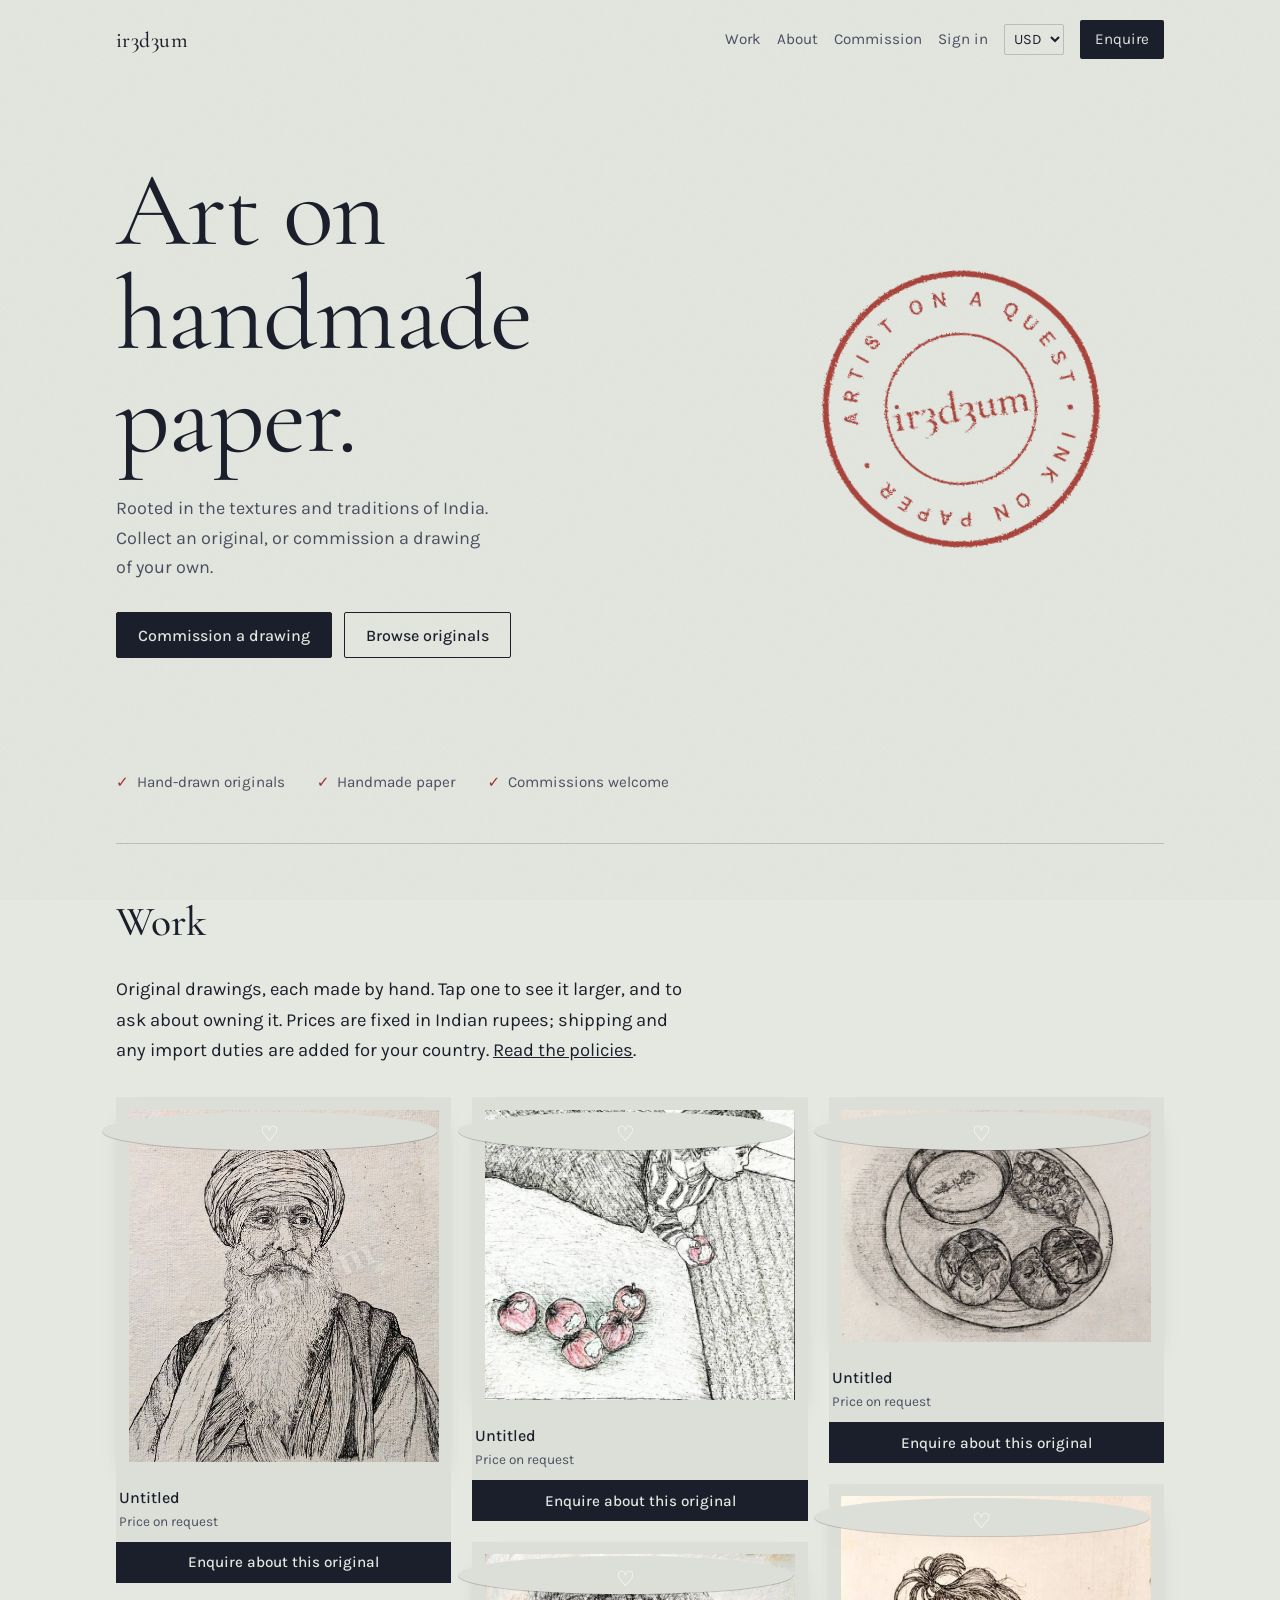
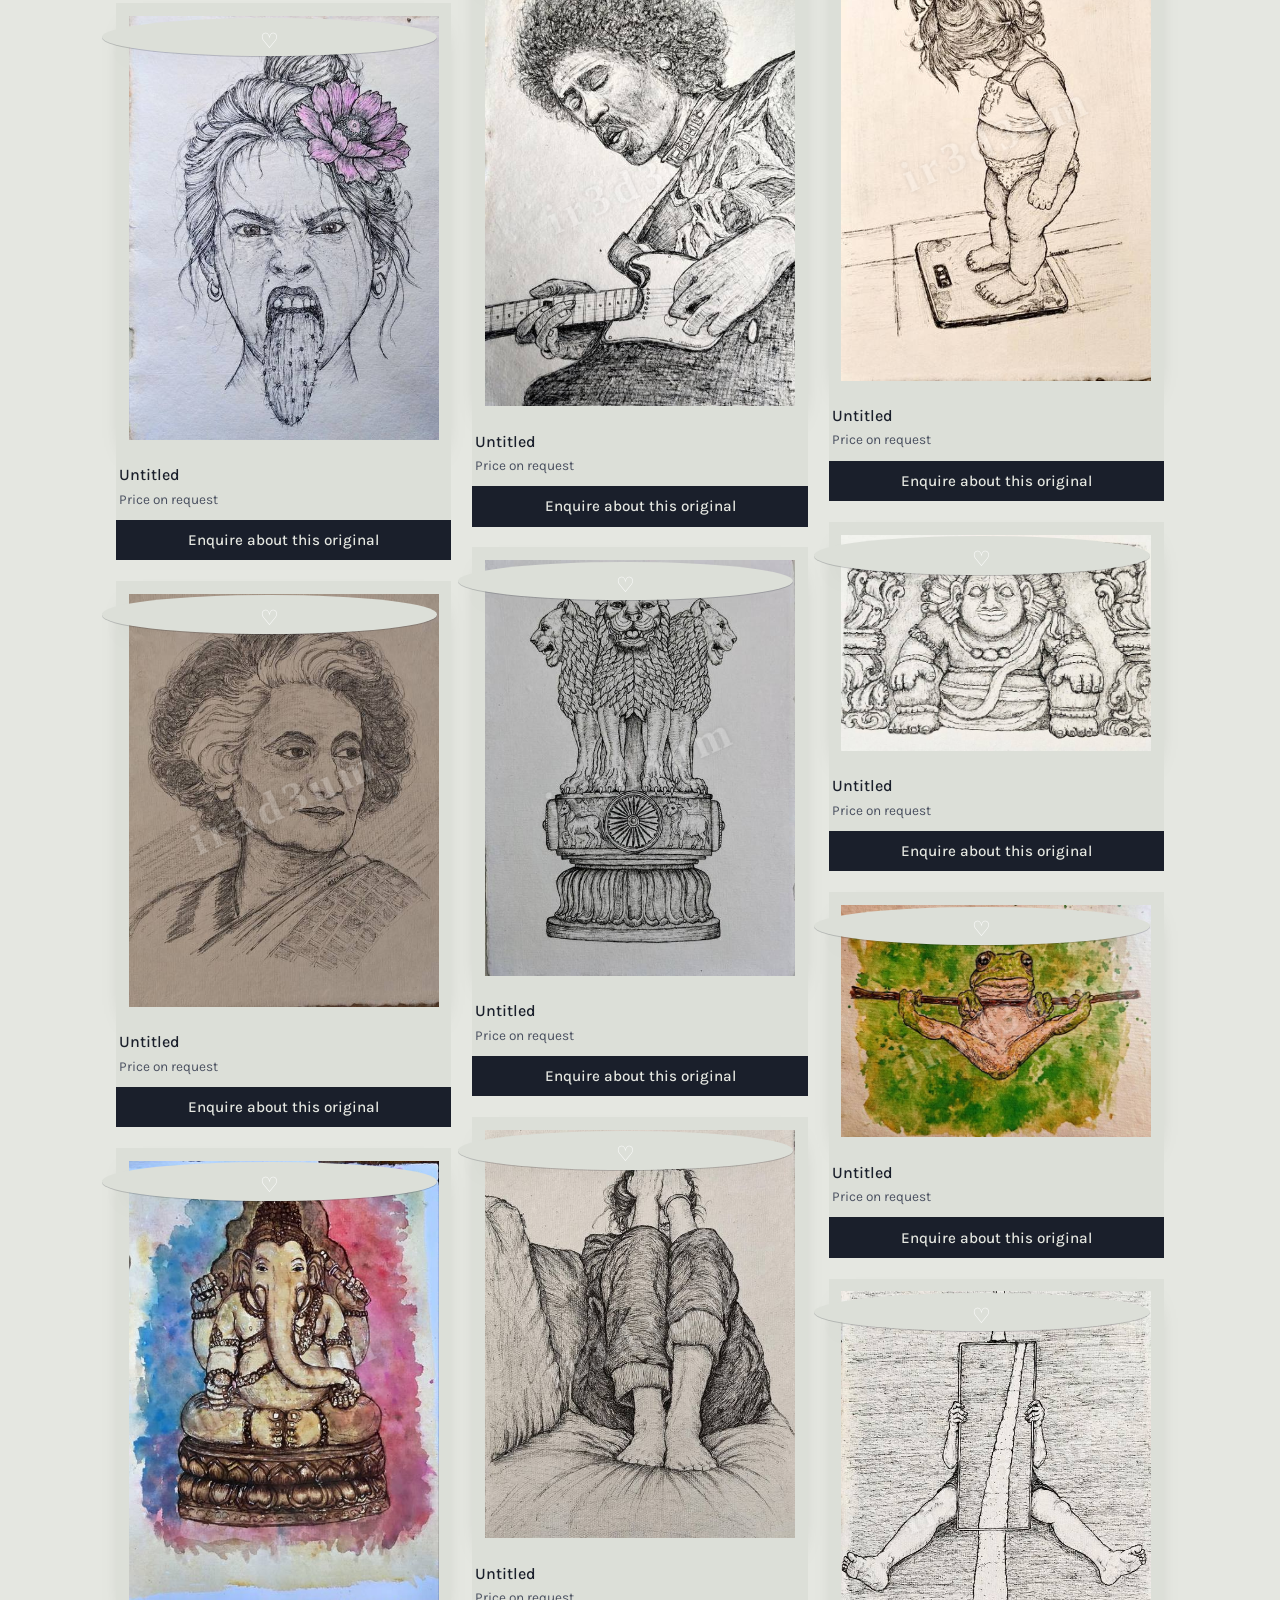
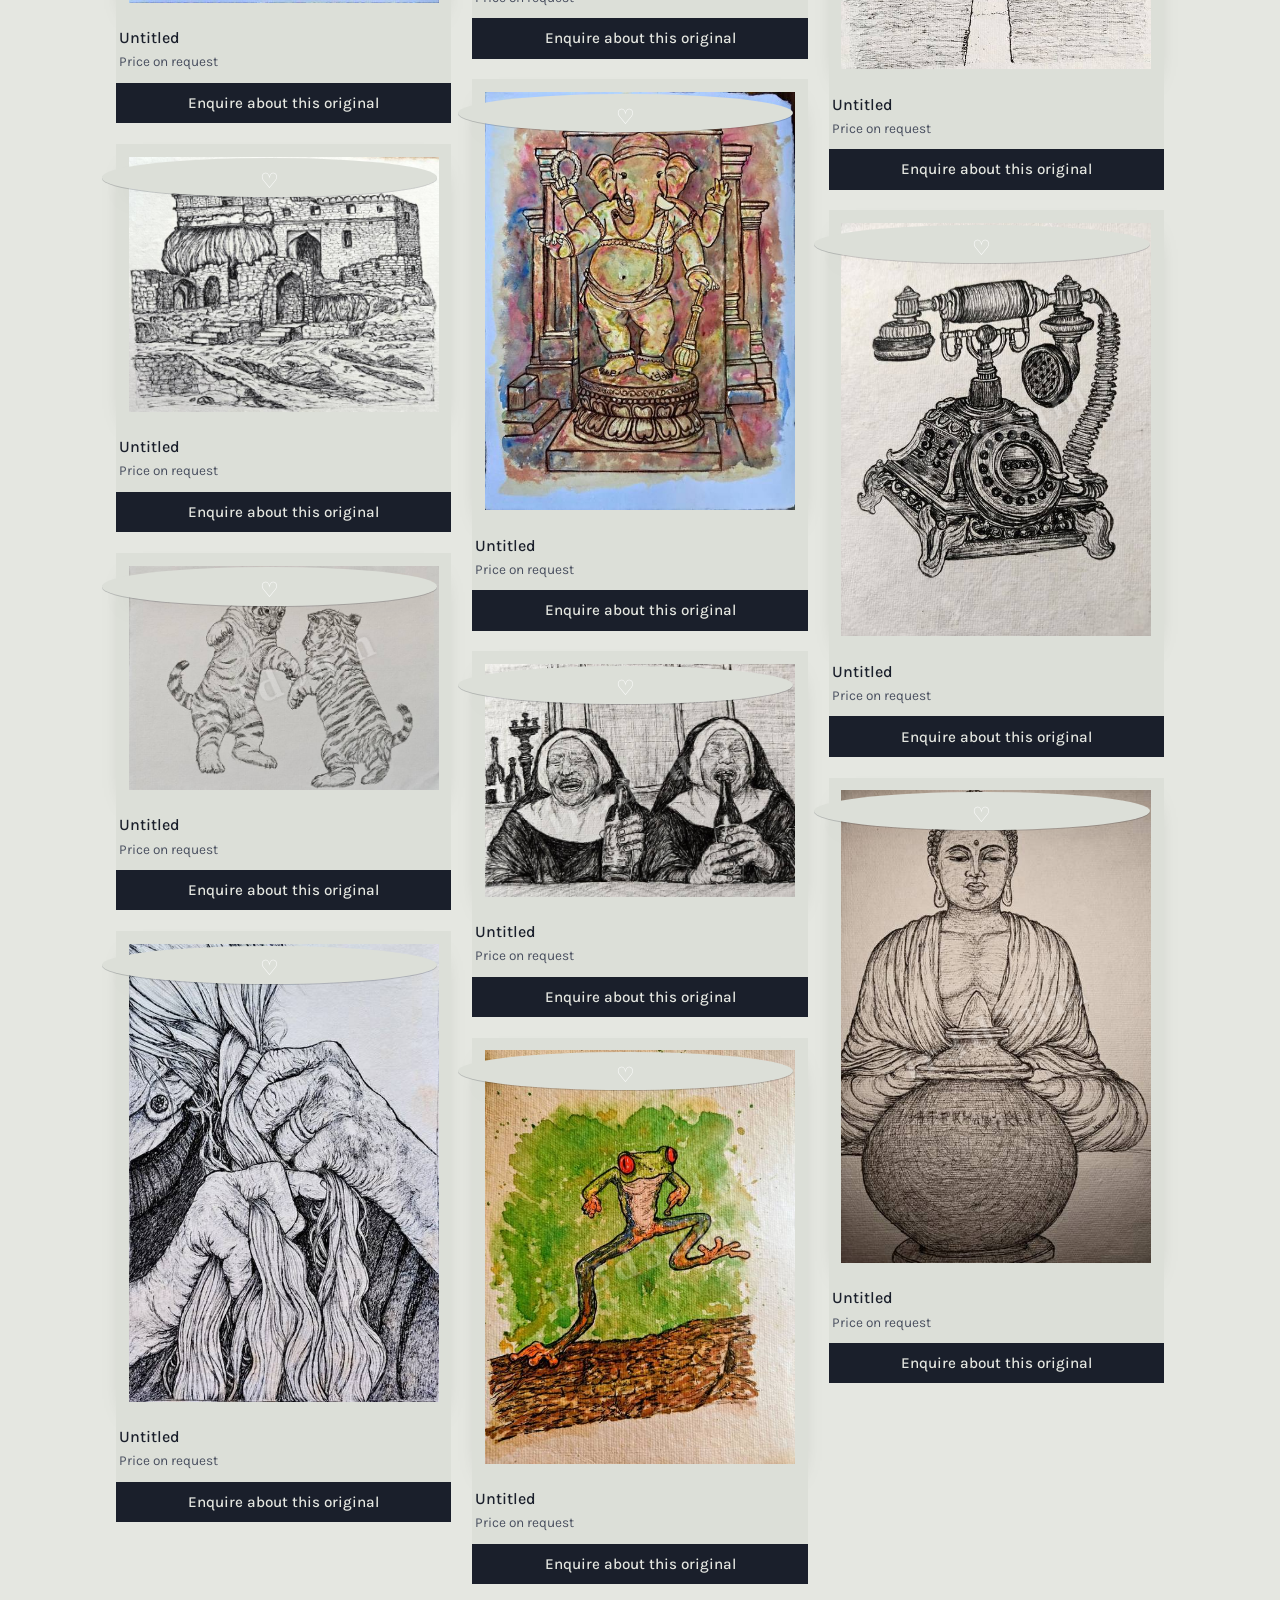
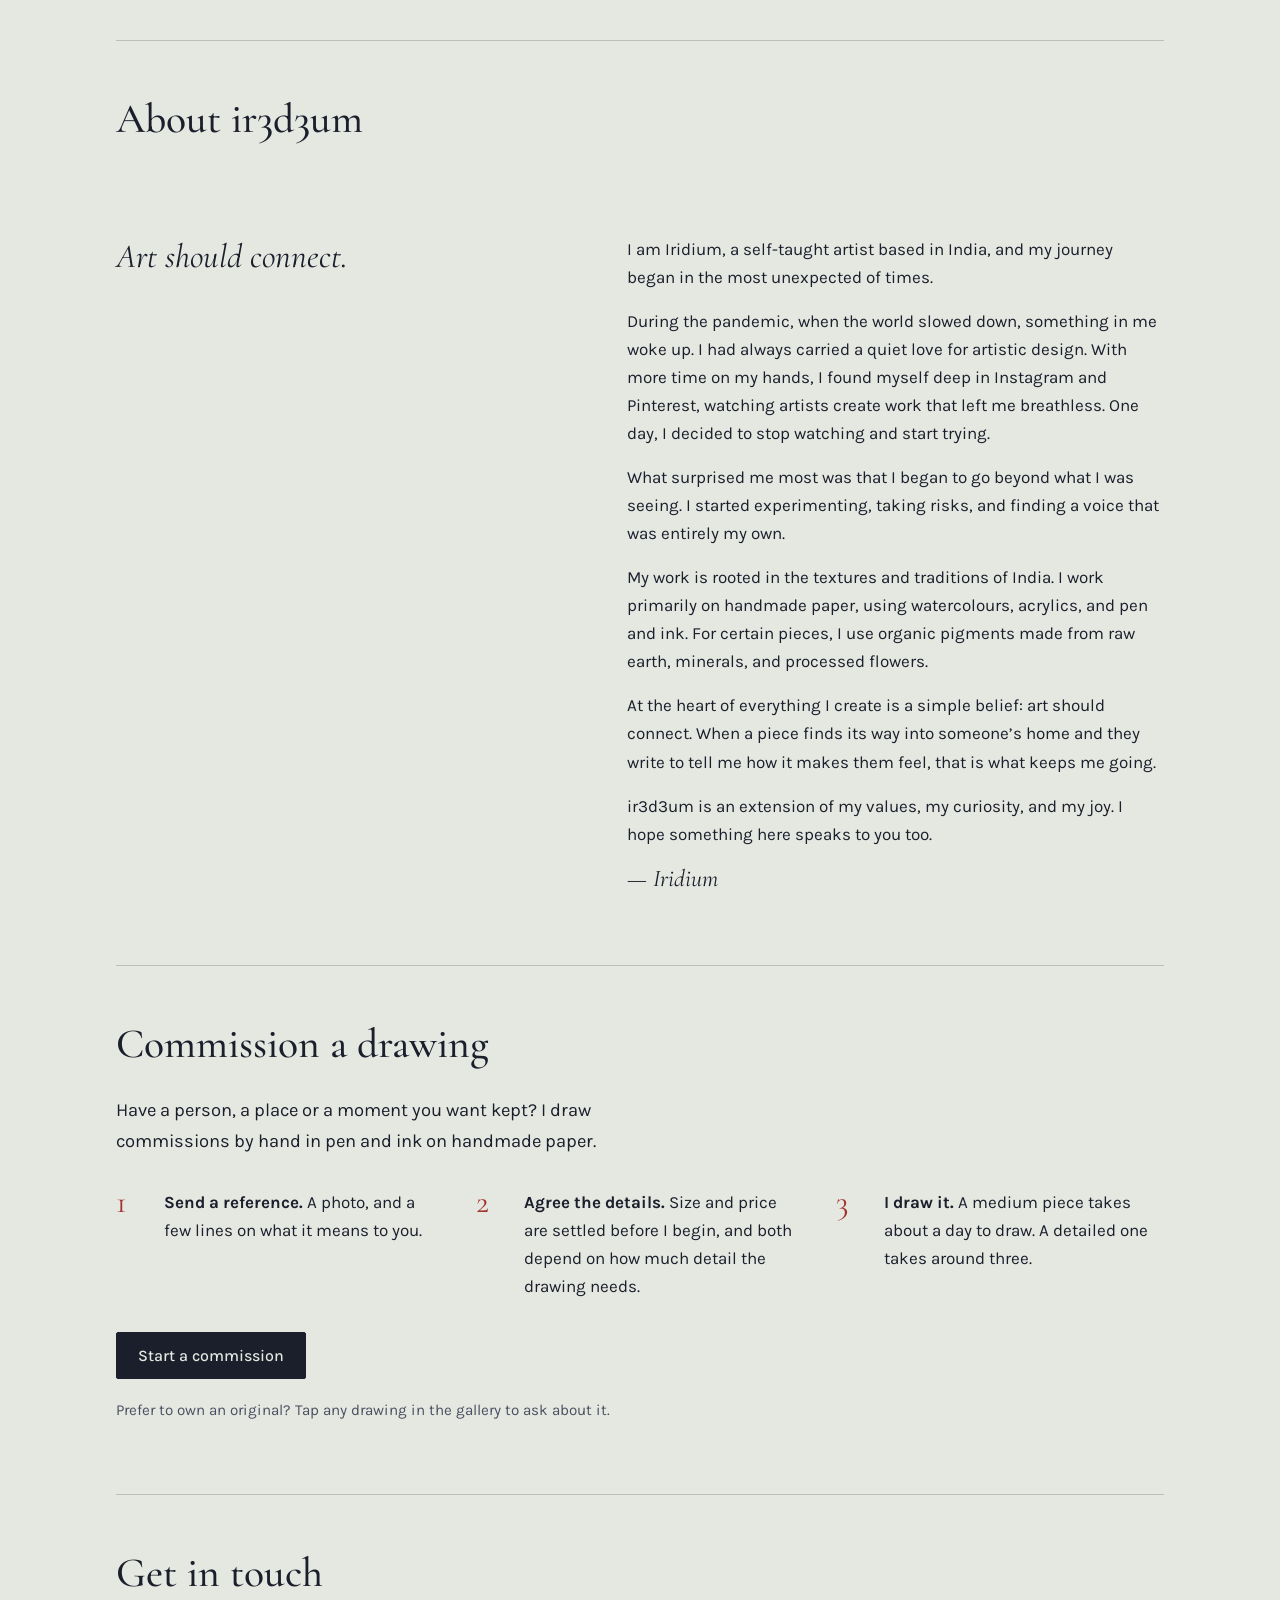
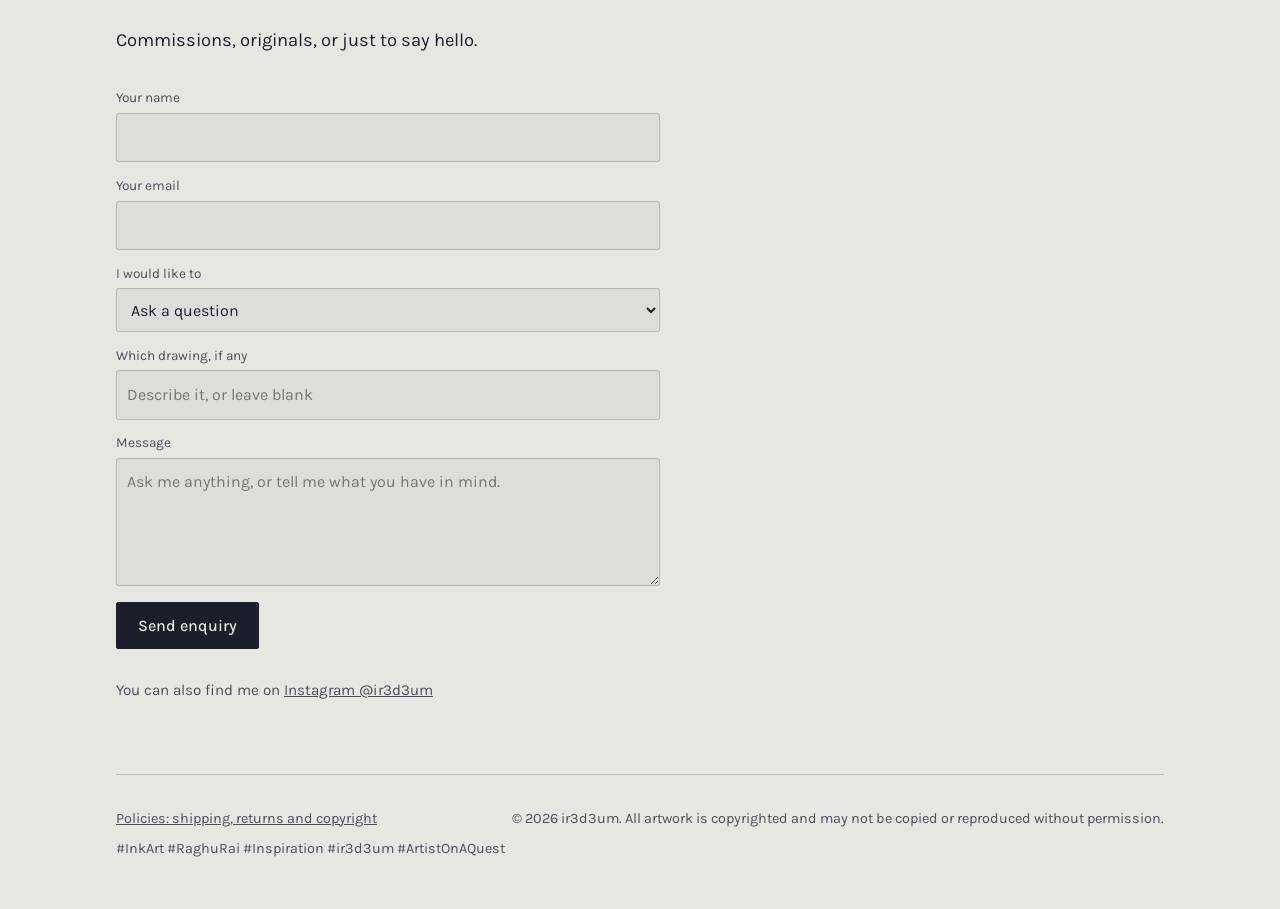
==== index.html @ 34ef4c27 "Add ir3d3um website: gallery, admin page, inbox bot, accounts, policies" ====
<!DOCTYPE html>
<html lang="en">
<head>
<meta charset="utf-8">
<meta name="viewport" content="width=device-width, initial-scale=1, viewport-fit=cover">
<title>ir3d3um | Art on handmade paper</title>
<link rel="icon" href="data:image/svg+xml,%3Csvg xmlns='http://www.w3.org/2000/svg' viewBox='0 0 100 100'%3E%3Ctext y='.9em' font-size='90'%3E🖋%3C/text%3E%3C/svg%3E">
<link rel="preconnect" href="https://fonts.googleapis.com">
<link rel="preconnect" href="https://fonts.gstatic.com" crossorigin>
<link href="https://fonts.googleapis.com/css2?family=Cormorant+Garamond:ital,wght@0,400;0,500;1,400&family=Karla:wght@400;500&display=swap" rel="stylesheet">
<style>
:root{
  --paper:#e5e7e1; --paper-2:#dcdfd8; --ink:#1a1f2b; --ink-soft:#4a5060; --seal:#a3322b; --line:#1a1f2b33;
  --serif:"Cormorant Garamond",Georgia,"Times New Roman",serif;
  --sans:"Karla",system-ui,-apple-system,"Segoe UI",sans-serif;
  box-sizing:border-box; padding-top:env(safe-area-inset-top,0px); padding-bottom:env(safe-area-inset-bottom,0px);
  color-scheme:light;
}
@media (prefers-color-scheme:dark){
  :root:not([data-theme="light"]){--paper:#15181f;--paper-2:#1c2029;--ink:#e6e4dc;--ink-soft:#a5a9b4;--seal:#d4655c;--line:#e6e4dc33;color-scheme:dark}
}
:root[data-theme="dark"]{--paper:#15181f;--paper-2:#1c2029;--ink:#e6e4dc;--ink-soft:#a5a9b4;--seal:#d4655c;--line:#e6e4dc33;color-scheme:dark}
html{scroll-padding-top:env(safe-area-inset-top,0px);scroll-behavior:smooth}
*,*::before,*::after{box-sizing:border-box}
body{margin:0;background:var(--paper);color:var(--ink);font:400 1.0625rem/1.65 var(--sans);-webkit-font-smoothing:antialiased}
body::after{content:"";position:fixed;inset:0;pointer-events:none;opacity:.35;mix-blend-mode:multiply;
  background-image:url("data:image/svg+xml;utf8,<svg xmlns='http://www.w3.org/2000/svg' width='220' height='220'><filter id='n'><feTurbulence type='fractalNoise' baseFrequency='.8' numOctaves='3' seed='4'/><feColorMatrix values='0 0 0 0 .4  0 0 0 0 .4  0 0 0 0 .38  0 0 0 .22 0'/></filter><rect width='100%' height='100%' filter='url(%23n)'/></svg>")}
@media (prefers-color-scheme:dark){:root:not([data-theme="light"]) body::after{opacity:.15;mix-blend-mode:screen}}
:root[data-theme="dark"] body::after{opacity:.15;mix-blend-mode:screen}
a{color:inherit}
:focus-visible{outline:2px solid var(--seal);outline-offset:3px}
.wrap{max-width:68rem;margin:0 auto;padding:0 1.25rem}
header{display:flex;justify-content:space-between;align-items:center;padding:1.25rem 0}
header .name{font:500 1.35rem var(--serif);text-decoration:none;letter-spacing:.02em}
nav{display:flex;align-items:center;gap:1rem}
nav a{text-decoration:none;color:var(--ink-soft);font-size:.95rem;padding:.4rem 0;border-bottom:1px solid transparent}
nav a:hover{color:var(--ink);border-color:var(--ink)}

.hero{display:grid;gap:2rem;padding:3rem 0 4.5rem;align-items:center}
.hero h1{font:400 clamp(2.9rem,11vw,6.6rem)/.98 var(--serif);margin:0;letter-spacing:-.015em;max-width:11ch}
.hero p{margin:1.5rem 0 0;max-width:34ch;color:var(--ink-soft);font-size:1.125rem}
.stamp{width:min(62vw,17rem);justify-self:start;color:var(--seal);transform:rotate(-9deg);animation:press .9s cubic-bezier(.2,.8,.2,1) .15s both}
.stamp text{fill:currentColor}
@keyframes press{from{opacity:0;transform:rotate(-14deg) scale(1.25)}60%{opacity:.95}to{opacity:.9;transform:rotate(-9deg) scale(1)}}
.stamp{opacity:.9}
@media (min-width:760px){.hero{grid-template-columns:1.5fr 1fr;padding:5rem 0 7rem}.stamp{justify-self:center;width:18rem}}

.hero .cta{display:flex;flex-wrap:wrap;gap:.8rem;margin-top:1.8rem}
.btn{display:inline-block;background:var(--ink);color:var(--paper);padding:.8rem 1.3rem;font:500 1rem var(--sans);text-decoration:none;border:1px solid var(--ink);border-radius:2px}
.btn:hover{background:var(--seal);border-color:var(--seal);color:#fff}
.btn.ghost{background:transparent;color:var(--ink)}
.btn.ghost:hover{background:var(--ink);color:var(--paper);border-color:var(--ink)}
.lede{max-width:52ch;margin:0 0 2rem;font-size:1.15rem}
.meta{color:var(--ink-soft);font-size:.95rem;margin-top:1.2rem}
.steps{list-style:none;margin:0 0 2rem;padding:0;display:grid;gap:1.2rem;counter-reset:s}
.steps li{counter-increment:s;padding-left:3rem;position:relative;max-width:52ch}
.steps li::before{content:counter(s);position:absolute;left:0;top:-.15rem;font:400 2rem/1 var(--serif);color:var(--seal)}
@media (min-width:760px){.steps{grid-template-columns:repeat(3,1fr);gap:2rem}.steps li{max-width:none}}
nav a.nav-cta{background:var(--ink);color:var(--paper);padding:.45rem .95rem;border-radius:2px;border-bottom:0}
nav a.nav-cta:hover{background:var(--seal);color:#fff}
.trust{list-style:none;display:flex;flex-wrap:wrap;gap:.5rem 2rem;margin:0;padding:0 0 3rem;color:var(--ink-soft);font-size:.95rem}
.trust li::before{content:"✓";color:var(--seal);margin-right:.5rem}
.card{break-inside:avoid;margin:0 0 .9rem}
.card-meta{margin:0;padding:.6rem .2rem .55rem;font-size:.85rem;color:var(--ink-soft);background:var(--paper-2)}
.card-enq{display:block;background:var(--ink);color:var(--paper);text-align:center;padding:.7rem;font:500 .95rem var(--sans);text-decoration:none}
.card-enq:hover{background:var(--seal);color:#fff}
.enq{display:block;width:max-content;max-width:90vw;margin:.9rem auto 0;background:var(--seal);color:#fff;padding:.75rem 1.3rem;font:500 1rem var(--sans);text-decoration:none;border-radius:2px}
section{padding:3.5rem 0;border-top:1px solid var(--line)}
h2{font:500 clamp(1.8rem,5vw,2.6rem)/1.1 var(--serif);margin:0 0 1.75rem}
.gallery{columns:2;column-gap:.9rem}
.gallery button{display:block;width:100%;margin:0;padding:.55rem;border:0;background:var(--paper-2);box-shadow:0 1px 0 var(--line),0 12px 26px -18px #0006;cursor:zoom-in;break-inside:avoid}
.gallery img{display:block;width:100%;height:auto}
dialog{border:0;padding:0;background:transparent;max-width:94vw;max-height:94vh;overflow:visible}
dialog::backdrop{background:#000d}
dialog img{display:block;max-width:94vw;max-height:80vh;width:auto;height:auto;margin:auto;cursor:zoom-out}
@media (min-width:760px){.gallery{columns:3;column-gap:1.3rem}.card{margin-bottom:1.3rem}.gallery button{padding:.8rem}}

.about{display:grid;gap:1.5rem}
.about p{margin:0 0 1rem;max-width:56ch;font-size:1.0625rem}
.about .lead{font:italic 400 clamp(1.5rem,4vw,2.1rem)/1.3 var(--serif);max-width:24ch}
@media (min-width:760px){.about{grid-template-columns:1fr 1.2fr;gap:4rem}}

.contact a.big{display:inline-block;font:400 clamp(1.7rem,6vw,3rem)/1.2 var(--serif);text-decoration-thickness:1px;text-underline-offset:.25em;padding:.3rem 0}
.contact a.big:hover{color:var(--seal)}
footer{padding:2rem 0 3rem;border-top:1px solid var(--line);color:var(--ink-soft);font-size:.9rem;display:flex;flex-wrap:wrap;gap:.4rem 1.2rem;justify-content:space-between}
@media (prefers-reduced-motion:reduce){.stamp{animation:none}html{scroll-behavior:auto}}
.card-meta strong,.card-meta span,.card-meta em{display:block}.card-meta strong{color:var(--ink);font-size:1rem;font-weight:500}.card-meta em{margin-top:.25rem}

.wm-wrap{position:relative;display:block;line-height:0;overflow:hidden}
.wm{position:absolute;inset:0;display:flex;align-items:center;justify-content:center;color:#fff;opacity:.22;font:600 clamp(1.1rem,5vw,2rem)/1 Georgia,serif;transform:rotate(-24deg) scale(1.4);pointer-events:none;user-select:none;text-shadow:0 0 3px #0008;letter-spacing:.12em}
.wm-big{font-size:clamp(1.6rem,9vw,3.4rem)}
.gallery img,dialog img,#wallcanvas{-webkit-touch-callout:none;-webkit-user-select:none;user-select:none}
.lbcap{color:#eee;text-align:center;margin:.7rem 0 0;font:1rem/1.4 Georgia,serif}
.lbact{display:flex;flex-wrap:wrap;gap:.6rem;justify-content:center;margin-top:.5rem}
.lbact .enq{margin:.4rem 0 0}
.enq.alt{background:transparent;color:#fff;border:1px solid #fff;cursor:pointer;font:500 1rem var(--sans)}
.copy{color:#bbb;font-size:.78rem;text-align:center;margin:.7rem 0 0;max-width:34rem;margin-inline:auto}
dialog{overflow:auto}
dialog .wm-wrap{width:max-content;max-width:94vw;margin:auto}
#wallcanvas{display:block;max-width:94vw;max-height:70vh;width:auto;height:auto;margin:auto;border-radius:3px}
dialog:has(#wallcanvas){max-width:96vw}
.sitenote{color:var(--ink-soft);font-size:.85rem;padding:0 0 1rem}
@media print{.gallery,dialog{display:none!important}body::before{content:"Artwork is copyrighted. Printing is not permitted.";display:block;padding:2rem}}

#enqd{background:var(--paper);color:var(--ink);padding:1.3rem;max-width:30rem;width:92vw;border-radius:4px;overflow:auto;max-height:92vh}
#enqd h3{font:500 1.6rem Georgia,serif;margin:0 0 .6rem}
#enqd label{display:block;font-size:.85rem;color:var(--ink-soft);margin:.7rem 0 0}
#enqd input,#enqd select,#enqd textarea{display:block;width:100%;font:inherit;font-size:1rem;padding:.6rem;margin-top:.2rem;border:1px solid var(--line);border-radius:3px;background:var(--paper-2);color:var(--ink)}
#enqd .hint,#enqstatus{font-size:.85rem;color:var(--ink-soft);margin:.6rem 0 0}.fbtns{display:flex;gap:.6rem;flex-wrap:wrap;margin-top:1rem}
.soldtag{position:absolute;top:.6rem;left:.6rem;background:var(--seal);color:#fff;font:500 .8rem var(--sans);letter-spacing:.08em;text-transform:uppercase;padding:.3rem .6rem;line-height:1.2}
#roomcanvas{display:block;max-width:94vw;max-height:66vh;width:auto;height:auto;margin:auto;border-radius:3px;touch-action:none;cursor:grab}
.lbact input[type=range]{vertical-align:middle;width:9rem}
#cform{max-width:34rem;margin:0 0 1.8rem}
#cform label{display:block;font-size:.85rem;color:var(--ink-soft);margin:.8rem 0 0}
#cform input,#cform select,#cform textarea{display:block;width:100%;font:inherit;font-size:1rem;padding:.65rem;margin-top:.2rem;border:1px solid var(--line);border-radius:3px;background:var(--paper-2);color:var(--ink)}
#cform .hint,#cstatus{font-size:.85rem;color:var(--ink-soft);margin:.6rem 0 0}
</style>
</head>
<body>
<div class="wrap">
  <header>
    <a class="name" href="#top">ir3d3um</a>
    <nav aria-label="Main"><a href="#work">Work</a><a href="#about">About</a><a href="#commission">Commission</a><a class="nav-cta" href="#contact">Enquire</a></nav>
  </header>

  <main id="top">
    <div class="hero">
      <div>
        <h1>Art on handmade paper.</h1>
        <p>Rooted in the textures and traditions of India. Collect an original, or commission a drawing of your own.</p>
        <div class="cta"><a class="btn" href="#commission">Commission a drawing</a><a class="btn ghost" href="#work">Browse originals</a></div>
      </div>
      <svg class="stamp" viewBox="0 0 200 200" role="img" aria-label="ir3d3um artist seal">
        <defs>
          <path id="ring" d="M100,100 m-72,0 a72,72 0 1,1 144,0 a72,72 0 1,1 -144,0"/>
          <filter id="rough"><feTurbulence type="fractalNoise" baseFrequency=".9" numOctaves="2" seed="7" result="t"/><feDisplacementMap in="SourceGraphic" in2="t" scale="2.2"/></filter>
        </defs>
        <g filter="url(#rough)">
          <circle cx="100" cy="100" r="94" fill="none" stroke="currentColor" stroke-width="4"/>
          <circle cx="100" cy="100" r="52" fill="none" stroke="currentColor" stroke-width="1.5"/>
          <text font-family="Karla,sans-serif" font-size="15" font-weight="500" letter-spacing="5.5"><textPath href="#ring" startOffset="0">ARTIST ON A QUEST • INK ON PAPER •</textPath></text>
          <text x="100" y="108" text-anchor="middle" font-family="Cormorant Garamond,serif" font-size="30" font-weight="500">ir3d3um</text>
        </g>
      </svg>
    </div>

    <ul class="trust"><li>Hand-drawn originals</li><li>Handmade paper</li><li>Commissions welcome</li></ul>

    <section id="work">
      <h2>Work</h2>
      <p class="lede">Original drawings, each made by hand. Tap one to see it larger, and to ask about owning it. Prices are fixed in Indian rupees; shipping and any import duties are added for your country. <a href="policies.html">Read the policies</a>.</p>
      <div class="gallery" id="gallery"></div>
      <dialog id="lb" aria-label="Enlarged artwork"><div class="wm-wrap"><img alt="" draggable="false"><span class="wm wm-big">ir3d3um</span></div><p id="lbcap" class="lbcap"></p><div class="lbact"><button type="button" id="wallbtn" class="enq alt">See it on a wall</button><button type="button" id="roombtn" class="enq alt">Try it in your room</button><a class="enq" id="enq" href="#">Enquire about this piece</a></div><p class="copy">© ir3d3um. All artwork is copyrighted. Do not copy, reproduce or use without written permission.</p></dialog>
      <dialog id="wall" aria-label="Artwork on a wall"><canvas id="wallcanvas"></canvas><p id="wallname" class="lbcap"></p><div class="lbact"><button type="button" id="wnext" class="enq alt">Change wall</button><button type="button" id="fnext" class="enq alt">Change frame</button><button type="button" id="wclose" class="enq">Close</button></div><p class="copy">A visual preview only. Real size, framing and colour vary.</p></dialog>
      <dialog id="room" aria-label="Try the artwork in your room"><canvas id="roomcanvas"></canvas><div class="lbact"><label class="enq alt">Choose a photo of your wall<input type="file" id="roomfile" accept="image/*" hidden></label><button type="button" id="roomframe" class="enq alt">Change frame</button><button type="button" id="roomclose" class="enq">Close</button></div><div class="lbact"><label class="copy">Size <input type="range" id="roomsize" min="10" max="80" value="30"></label></div><p class="copy">Drag the picture to place it. Your photo stays on your device and is never uploaded. A visual preview only.</p></dialog>
      <dialog id="enqd" aria-label="Enquiry form"><form id="eform"><h3 id="etitle">Enquire about this original</h3>
        <input type="hidden" name="_subject" id="esubj"><input type="text" name="_gotcha" tabindex="-1" autocomplete="off" style="display:none">
        <label>Piece<input name="piece" id="epiece" readonly></label>
        <label>Your name<input name="name" required autocomplete="name"></label>
        <label>Your email<input name="email" type="email" required autocomplete="email"></label>
        <label>I would like to<select name="intent" id="eintent"><option value="question">Ask a question</option><option value="buy">Buy this piece</option><option value="similar">Ask about a similar piece</option></select></label>
        <div id="ebuy" hidden><label>Country<input name="country"></label><label>Phone number or delivery address<textarea name="contact" rows="2"></textarea></label><p class="hint">I will reply by email with the price, shipping for your country and payment details before anything is final. See the <a href="policies.html">policies</a>.</p></div>
        <label>Message<textarea name="message" rows="3" required placeholder="Ask me anything, or tell me you would like to buy it."></textarea></label>
        <div class="fbtns"><button class="btn">Send enquiry</button><button type="button" class="btn ghost" id="eclose">Cancel</button></div><p id="estatus" role="status"></p></form></dialog>
    </section>

    <section id="about" class="about">
      <h2 style="grid-column:1/-1">About ir3d3um</h2>
      <p class="lead">Art should connect.</p>
      <div>
        <p>I am Iridium, a self-taught artist based in India, and my journey began in the most unexpected of times.</p>
        <p>During the pandemic, when the world slowed down, something in me woke up. I had always carried a quiet love for artistic design. With more time on my hands, I found myself deep in Instagram and Pinterest, watching artists create work that left me breathless. One day, I decided to stop watching and start trying.</p>
        <p>What surprised me most was that I began to go beyond what I was seeing. I started experimenting, taking risks, and finding a voice that was entirely my own.</p>
        <p>My work is rooted in the textures and traditions of India. I work primarily on handmade paper, using watercolours, acrylics, and pen and ink. For certain pieces, I use organic pigments made from raw earth, minerals, and processed flowers.</p>
        <p>At the heart of everything I create is a simple belief: art should connect. When a piece finds its way into someone’s home and they write to tell me how it makes them feel, that is what keeps me going.</p>
        <p>ir3d3um is an extension of my values, my curiosity, and my joy. I hope something here speaks to you too.</p>
        <p style="font:italic 1.5rem var(--serif)">— Iridium</p>
      </div>
    </section>

    <section id="commission">
      <h2>Commission a drawing</h2>
      <p class="lede">Have a person, a place or a moment you want kept? I draw commissions by hand in pen and ink on handmade paper.</p>
      <ol class="steps">
        <li><strong>Send a reference.</strong> A photo, and a few lines on what it means to you.</li>
        <li><strong>Agree the details.</strong> Size and price are settled before I begin, and both depend on how much detail the drawing needs.</li>
        <li><strong>I draw it.</strong> A medium piece takes about a day to draw. A detailed one takes around three.</li>
      </ol>
      <a class="btn" href="#contact" data-intent="commission">Start a commission</a>
      <p class="meta">Prefer to own an original? Tap any drawing in the gallery to ask about it.</p>
    </section>

    <section id="contact" class="contact">
      <h2>Get in touch</h2>
      <p class="lede">Commissions, originals, or just to say hello.</p>
      <form id="cform"><input type="hidden" name="_subject" id="csubj" value="ir3d3um enquiry"><input type="text" name="_gotcha" tabindex="-1" autocomplete="off" style="display:none">
        <label>Your name<input name="name" required autocomplete="name"></label>
        <label>Your email<input name="email" type="email" required autocomplete="email"></label>
        <label>I would like to<select name="intent" id="cintent"><option value="question">Ask a question</option><option value="buy">Buy an original</option><option value="commission">Commission a drawing</option><option value="similar">Ask about a similar piece</option></select></label>
        <label>Which drawing, if any<input name="piece" id="cpiece" placeholder="Describe it, or leave blank"></label>
        <div id="cbuy" hidden><label>Country<input name="country"></label><label>Phone number or delivery address<textarea name="contact" rows="2"></textarea></label><p class="hint">I will reply by email with the price, shipping for your country and payment details before anything is final. See the <a href="policies.html">policies</a>.</p></div>
        <label>Message<textarea name="message" rows="4" required placeholder="Ask me anything, or tell me what you have in mind."></textarea></label>
        <div class="fbtns"><button class="btn">Send enquiry</button></div><p id="cstatus" role="status"></p></form>
      <p class="meta">You can also find me on <a href="https://www.instagram.com/ir3d3um" target="_blank" rel="noopener">Instagram @ir3d3um</a></p>
    </section>
  </main>

  <footer>
    <a href="policies.html">Policies: shipping, returns and copyright</a><span>© 2026 ir3d3um. All artwork is copyrighted and may not be copied or reproduced without permission.</span>
    <span>#InkArt #RaghuRai #Inspiration #ir3d3um #ArtistOnAQuest</span>
  </footer>
</div>
<script data-goatcounter="https://YOUR-CODE.goatcounter.com/count" async src="//gc.zgo.at/count.js"></script>
<script src="firebase-config.js"></script>
<script src="accounts.js"></script>
<script src="currency.js"></script>
<script src="site.js"></script>
</body>
</html>
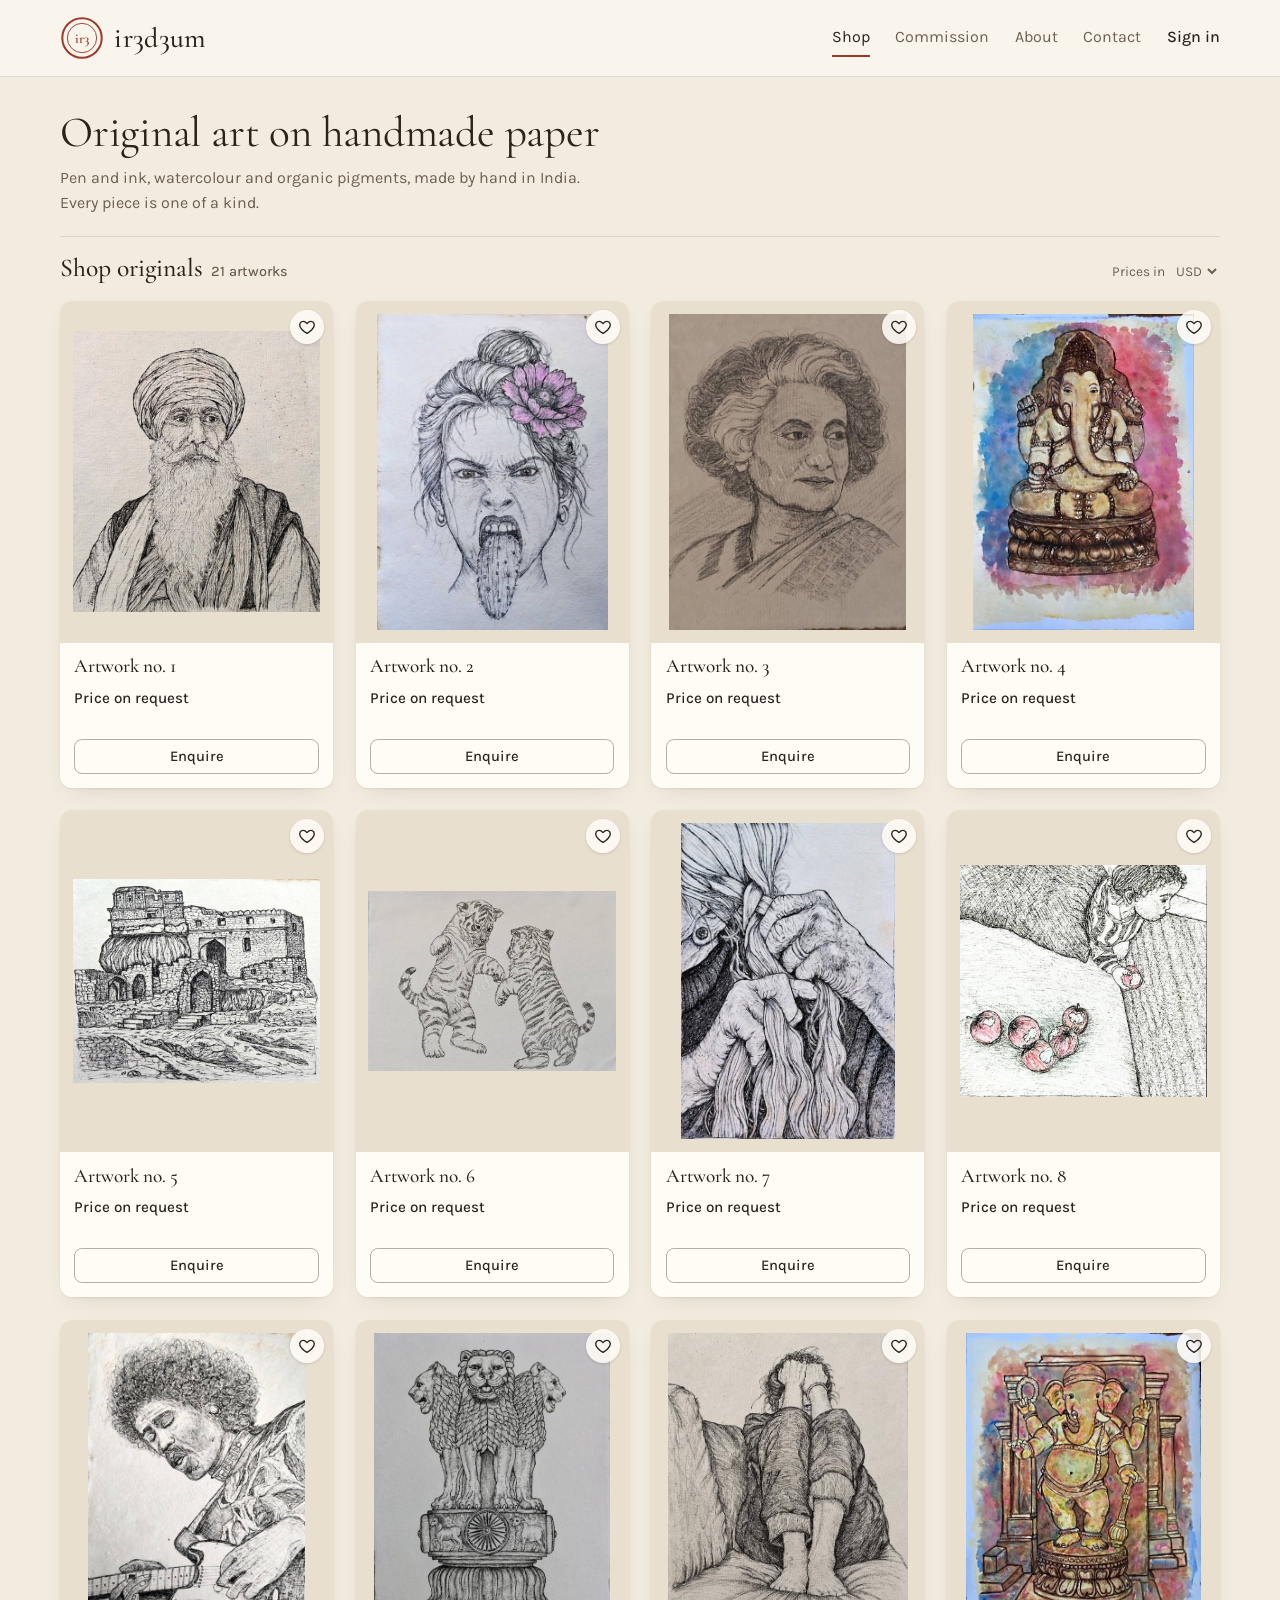
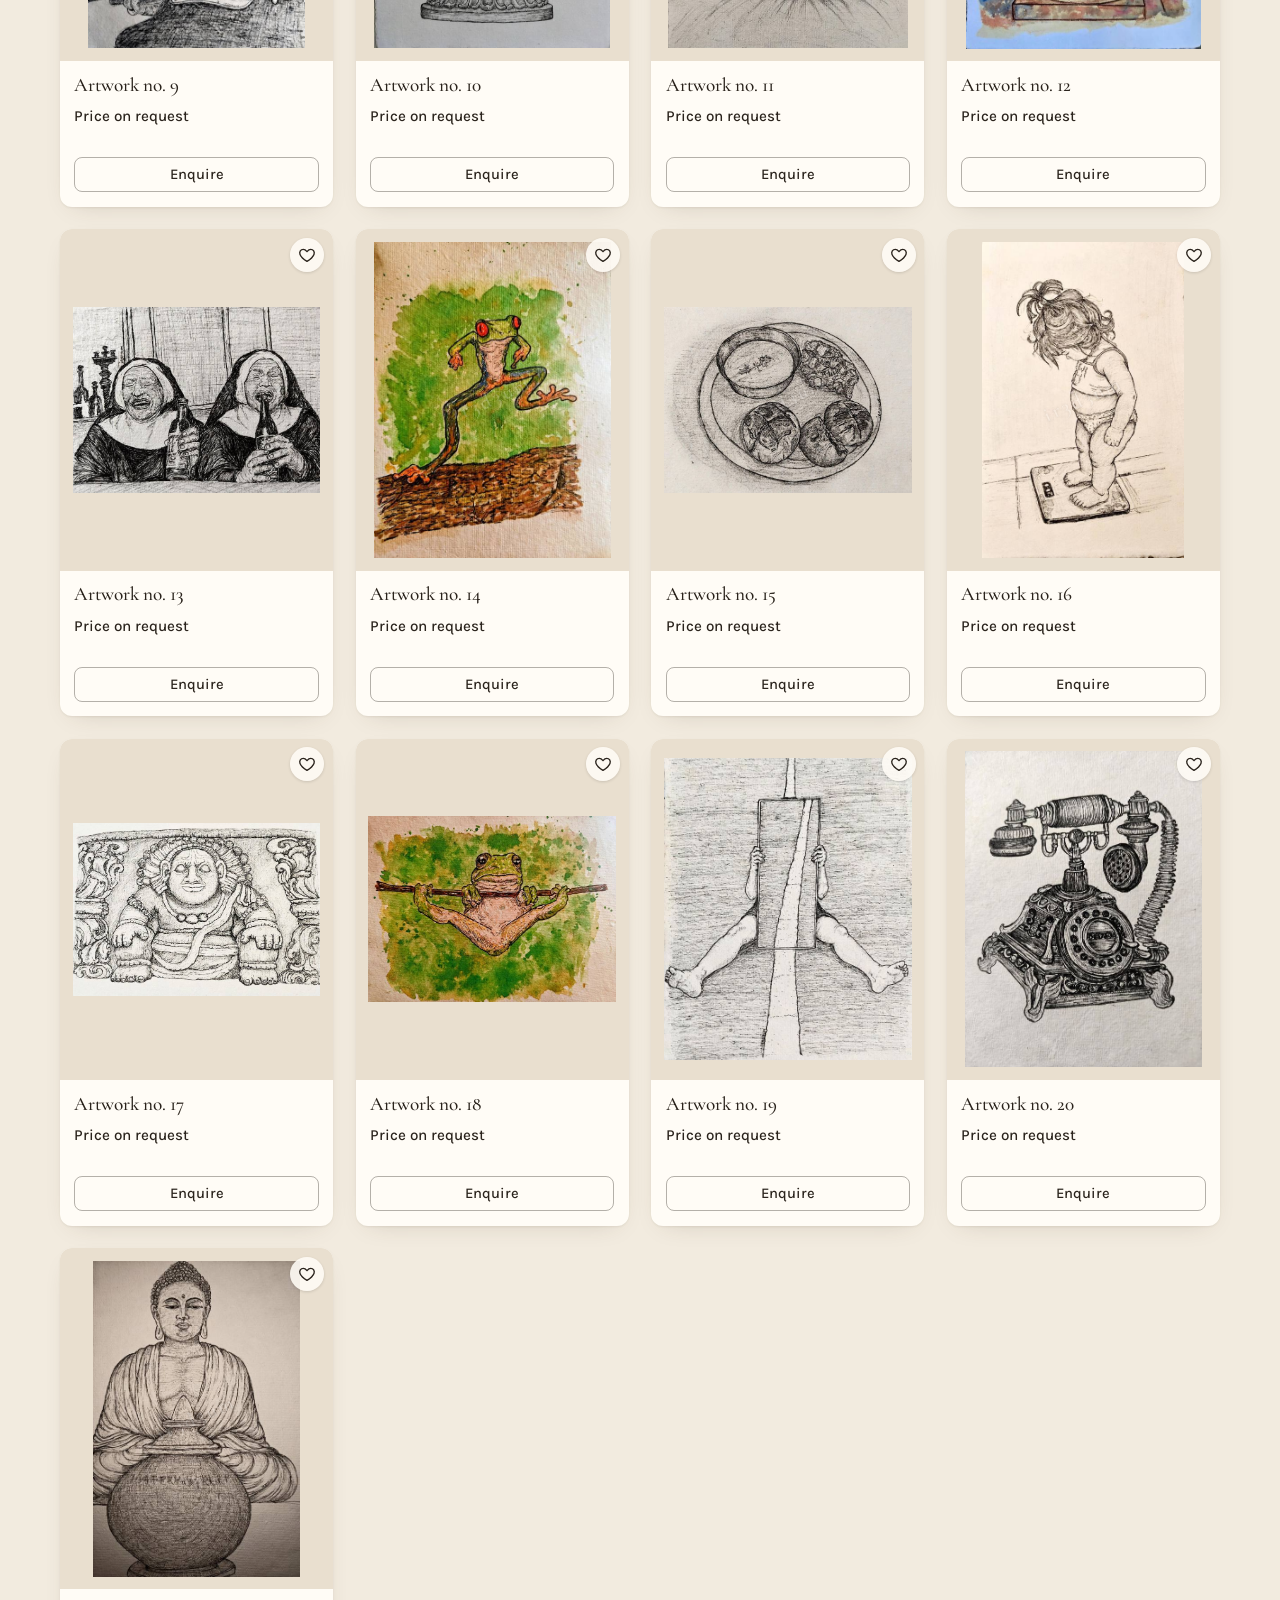
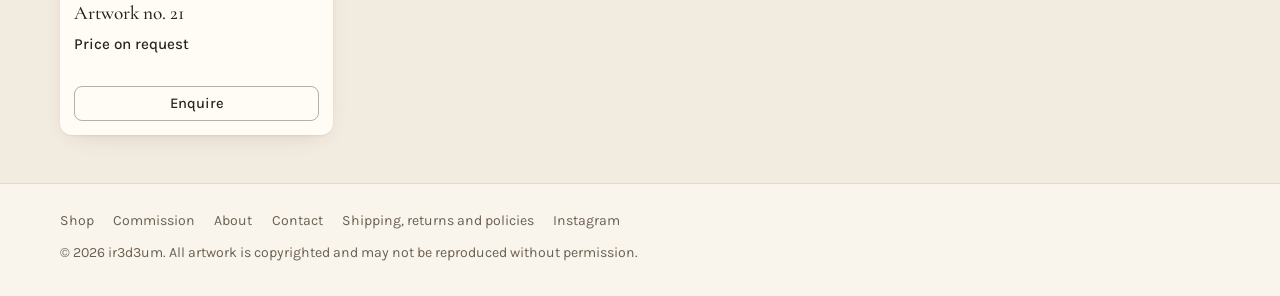
==== commit 57ed0701: "Add files via upload" ====
--- a/index.html
+++ b/index.html
@@ -3,214 +3,52 @@
 <head>
 <meta charset="utf-8">
 <meta name="viewport" content="width=device-width, initial-scale=1, viewport-fit=cover">
-<title>ir3d3um | Art on handmade paper</title>
-<link rel="icon" href="data:image/svg+xml,%3Csvg xmlns='http://www.w3.org/2000/svg' viewBox='0 0 100 100'%3E%3Ctext y='.9em' font-size='90'%3E🖋%3C/text%3E%3C/svg%3E">
-<link rel="preconnect" href="https://fonts.googleapis.com">
-<link rel="preconnect" href="https://fonts.gstatic.com" crossorigin>
-<link href="https://fonts.googleapis.com/css2?family=Cormorant+Garamond:ital,wght@0,400;0,500;1,400&family=Karla:wght@400;500&display=swap" rel="stylesheet">
-<style>
-:root{
-  --paper:#e5e7e1; --paper-2:#dcdfd8; --ink:#1a1f2b; --ink-soft:#4a5060; --seal:#a3322b; --line:#1a1f2b33;
-  --serif:"Cormorant Garamond",Georgia,"Times New Roman",serif;
-  --sans:"Karla",system-ui,-apple-system,"Segoe UI",sans-serif;
-  box-sizing:border-box; padding-top:env(safe-area-inset-top,0px); padding-bottom:env(safe-area-inset-bottom,0px);
-  color-scheme:light;
-}
-@media (prefers-color-scheme:dark){
-  :root:not([data-theme="light"]){--paper:#15181f;--paper-2:#1c2029;--ink:#e6e4dc;--ink-soft:#a5a9b4;--seal:#d4655c;--line:#e6e4dc33;color-scheme:dark}
-}
-:root[data-theme="dark"]{--paper:#15181f;--paper-2:#1c2029;--ink:#e6e4dc;--ink-soft:#a5a9b4;--seal:#d4655c;--line:#e6e4dc33;color-scheme:dark}
-html{scroll-padding-top:env(safe-area-inset-top,0px);scroll-behavior:smooth}
-*,*::before,*::after{box-sizing:border-box}
-body{margin:0;background:var(--paper);color:var(--ink);font:400 1.0625rem/1.65 var(--sans);-webkit-font-smoothing:antialiased}
-body::after{content:"";position:fixed;inset:0;pointer-events:none;opacity:.35;mix-blend-mode:multiply;
-  background-image:url("data:image/svg+xml;utf8,<svg xmlns='http://www.w3.org/2000/svg' width='220' height='220'><filter id='n'><feTurbulence type='fractalNoise' baseFrequency='.8' numOctaves='3' seed='4'/><feColorMatrix values='0 0 0 0 .4  0 0 0 0 .4  0 0 0 0 .38  0 0 0 .22 0'/></filter><rect width='100%' height='100%' filter='url(%23n)'/></svg>")}
-@media (prefers-color-scheme:dark){:root:not([data-theme="light"]) body::after{opacity:.15;mix-blend-mode:screen}}
-:root[data-theme="dark"] body::after{opacity:.15;mix-blend-mode:screen}
-a{color:inherit}
-:focus-visible{outline:2px solid var(--seal);outline-offset:3px}
-.wrap{max-width:68rem;margin:0 auto;padding:0 1.25rem}
-header{display:flex;justify-content:space-between;align-items:center;padding:1.25rem 0}
-header .name{font:500 1.35rem var(--serif);text-decoration:none;letter-spacing:.02em}
-nav{display:flex;align-items:center;gap:1rem}
-nav a{text-decoration:none;color:var(--ink-soft);font-size:.95rem;padding:.4rem 0;border-bottom:1px solid transparent}
-nav a:hover{color:var(--ink);border-color:var(--ink)}
-
-.hero{display:grid;gap:2rem;padding:3rem 0 4.5rem;align-items:center}
-.hero h1{font:400 clamp(2.9rem,11vw,6.6rem)/.98 var(--serif);margin:0;letter-spacing:-.015em;max-width:11ch}
-.hero p{margin:1.5rem 0 0;max-width:34ch;color:var(--ink-soft);font-size:1.125rem}
-.stamp{width:min(62vw,17rem);justify-self:start;color:var(--seal);transform:rotate(-9deg);animation:press .9s cubic-bezier(.2,.8,.2,1) .15s both}
-.stamp text{fill:currentColor}
-@keyframes press{from{opacity:0;transform:rotate(-14deg) scale(1.25)}60%{opacity:.95}to{opacity:.9;transform:rotate(-9deg) scale(1)}}
-.stamp{opacity:.9}
-@media (min-width:760px){.hero{grid-template-columns:1.5fr 1fr;padding:5rem 0 7rem}.stamp{justify-self:center;width:18rem}}
-
-.hero .cta{display:flex;flex-wrap:wrap;gap:.8rem;margin-top:1.8rem}
-.btn{display:inline-block;background:var(--ink);color:var(--paper);padding:.8rem 1.3rem;font:500 1rem var(--sans);text-decoration:none;border:1px solid var(--ink);border-radius:2px}
-.btn:hover{background:var(--seal);border-color:var(--seal);color:#fff}
-.btn.ghost{background:transparent;color:var(--ink)}
-.btn.ghost:hover{background:var(--ink);color:var(--paper);border-color:var(--ink)}
-.lede{max-width:52ch;margin:0 0 2rem;font-size:1.15rem}
-.meta{color:var(--ink-soft);font-size:.95rem;margin-top:1.2rem}
-.steps{list-style:none;margin:0 0 2rem;padding:0;display:grid;gap:1.2rem;counter-reset:s}
-.steps li{counter-increment:s;padding-left:3rem;position:relative;max-width:52ch}
-.steps li::before{content:counter(s);position:absolute;left:0;top:-.15rem;font:400 2rem/1 var(--serif);color:var(--seal)}
-@media (min-width:760px){.steps{grid-template-columns:repeat(3,1fr);gap:2rem}.steps li{max-width:none}}
-nav a.nav-cta{background:var(--ink);color:var(--paper);padding:.45rem .95rem;border-radius:2px;border-bottom:0}
-nav a.nav-cta:hover{background:var(--seal);color:#fff}
-.trust{list-style:none;display:flex;flex-wrap:wrap;gap:.5rem 2rem;margin:0;padding:0 0 3rem;color:var(--ink-soft);font-size:.95rem}
-.trust li::before{content:"✓";color:var(--seal);margin-right:.5rem}
-.card{break-inside:avoid;margin:0 0 .9rem}
-.card-meta{margin:0;padding:.6rem .2rem .55rem;font-size:.85rem;color:var(--ink-soft);background:var(--paper-2)}
-.card-enq{display:block;background:var(--ink);color:var(--paper);text-align:center;padding:.7rem;font:500 .95rem var(--sans);text-decoration:none}
-.card-enq:hover{background:var(--seal);color:#fff}
-.enq{display:block;width:max-content;max-width:90vw;margin:.9rem auto 0;background:var(--seal);color:#fff;padding:.75rem 1.3rem;font:500 1rem var(--sans);text-decoration:none;border-radius:2px}
-section{padding:3.5rem 0;border-top:1px solid var(--line)}
-h2{font:500 clamp(1.8rem,5vw,2.6rem)/1.1 var(--serif);margin:0 0 1.75rem}
-.gallery{columns:2;column-gap:.9rem}
-.gallery button{display:block;width:100%;margin:0;padding:.55rem;border:0;background:var(--paper-2);box-shadow:0 1px 0 var(--line),0 12px 26px -18px #0006;cursor:zoom-in;break-inside:avoid}
-.gallery img{display:block;width:100%;height:auto}
-dialog{border:0;padding:0;background:transparent;max-width:94vw;max-height:94vh;overflow:visible}
-dialog::backdrop{background:#000d}
-dialog img{display:block;max-width:94vw;max-height:80vh;width:auto;height:auto;margin:auto;cursor:zoom-out}
-@media (min-width:760px){.gallery{columns:3;column-gap:1.3rem}.card{margin-bottom:1.3rem}.gallery button{padding:.8rem}}
-
-.about{display:grid;gap:1.5rem}
-.about p{margin:0 0 1rem;max-width:56ch;font-size:1.0625rem}
-.about .lead{font:italic 400 clamp(1.5rem,4vw,2.1rem)/1.3 var(--serif);max-width:24ch}
-@media (min-width:760px){.about{grid-template-columns:1fr 1.2fr;gap:4rem}}
-
-.contact a.big{display:inline-block;font:400 clamp(1.7rem,6vw,3rem)/1.2 var(--serif);text-decoration-thickness:1px;text-underline-offset:.25em;padding:.3rem 0}
-.contact a.big:hover{color:var(--seal)}
-footer{padding:2rem 0 3rem;border-top:1px solid var(--line);color:var(--ink-soft);font-size:.9rem;display:flex;flex-wrap:wrap;gap:.4rem 1.2rem;justify-content:space-between}
-@media (prefers-reduced-motion:reduce){.stamp{animation:none}html{scroll-behavior:auto}}
-.card-meta strong,.card-meta span,.card-meta em{display:block}.card-meta strong{color:var(--ink);font-size:1rem;font-weight:500}.card-meta em{margin-top:.25rem}
-
-.wm-wrap{position:relative;display:block;line-height:0;overflow:hidden}
-.wm{position:absolute;inset:0;display:flex;align-items:center;justify-content:center;color:#fff;opacity:.22;font:600 clamp(1.1rem,5vw,2rem)/1 Georgia,serif;transform:rotate(-24deg) scale(1.4);pointer-events:none;user-select:none;text-shadow:0 0 3px #0008;letter-spacing:.12em}
-.wm-big{font-size:clamp(1.6rem,9vw,3.4rem)}
-.gallery img,dialog img,#wallcanvas{-webkit-touch-callout:none;-webkit-user-select:none;user-select:none}
-.lbcap{color:#eee;text-align:center;margin:.7rem 0 0;font:1rem/1.4 Georgia,serif}
-.lbact{display:flex;flex-wrap:wrap;gap:.6rem;justify-content:center;margin-top:.5rem}
-.lbact .enq{margin:.4rem 0 0}
-.enq.alt{background:transparent;color:#fff;border:1px solid #fff;cursor:pointer;font:500 1rem var(--sans)}
-.copy{color:#bbb;font-size:.78rem;text-align:center;margin:.7rem 0 0;max-width:34rem;margin-inline:auto}
-dialog{overflow:auto}
-dialog .wm-wrap{width:max-content;max-width:94vw;margin:auto}
-#wallcanvas{display:block;max-width:94vw;max-height:70vh;width:auto;height:auto;margin:auto;border-radius:3px}
-dialog:has(#wallcanvas){max-width:96vw}
-.sitenote{color:var(--ink-soft);font-size:.85rem;padding:0 0 1rem}
-@media print{.gallery,dialog{display:none!important}body::before{content:"Artwork is copyrighted. Printing is not permitted.";display:block;padding:2rem}}
-
-#enqd{background:var(--paper);color:var(--ink);padding:1.3rem;max-width:30rem;width:92vw;border-radius:4px;overflow:auto;max-height:92vh}
-#enqd h3{font:500 1.6rem Georgia,serif;margin:0 0 .6rem}
-#enqd label{display:block;font-size:.85rem;color:var(--ink-soft);margin:.7rem 0 0}
-#enqd input,#enqd select,#enqd textarea{display:block;width:100%;font:inherit;font-size:1rem;padding:.6rem;margin-top:.2rem;border:1px solid var(--line);border-radius:3px;background:var(--paper-2);color:var(--ink)}
-#enqd .hint,#enqstatus{font-size:.85rem;color:var(--ink-soft);margin:.6rem 0 0}.fbtns{display:flex;gap:.6rem;flex-wrap:wrap;margin-top:1rem}
-.soldtag{position:absolute;top:.6rem;left:.6rem;background:var(--seal);color:#fff;font:500 .8rem var(--sans);letter-spacing:.08em;text-transform:uppercase;padding:.3rem .6rem;line-height:1.2}
-#roomcanvas{display:block;max-width:94vw;max-height:66vh;width:auto;height:auto;margin:auto;border-radius:3px;touch-action:none;cursor:grab}
-.lbact input[type=range]{vertical-align:middle;width:9rem}
-#cform{max-width:34rem;margin:0 0 1.8rem}
-#cform label{display:block;font-size:.85rem;color:var(--ink-soft);margin:.8rem 0 0}
-#cform input,#cform select,#cform textarea{display:block;width:100%;font:inherit;font-size:1rem;padding:.65rem;margin-top:.2rem;border:1px solid var(--line);border-radius:3px;background:var(--paper-2);color:var(--ink)}
-#cform .hint,#cstatus{font-size:.85rem;color:var(--ink-soft);margin:.6rem 0 0}
-</style>
+<title>ir3d3um | Original art on handmade paper</title>
+<meta name="description" content="Original artworks by ir3d3um, made by hand in India on handmade paper. Shop originals or commission an artwork.">
+<link rel="icon" href="data:image/svg+xml,%3Csvg xmlns='http://www.w3.org/2000/svg' viewBox='0 0 48 48'%3E%3Ccircle cx='24' cy='24' r='21' fill='none' stroke='%23a3322b' stroke-width='3'/%3E%3C/svg%3E">
+<link rel="preconnect" href="https://fonts.googleapis.com"><link rel="preconnect" href="https://fonts.gstatic.com" crossorigin>
+<link href="https://fonts.googleapis.com/css2?family=Cormorant+Garamond:ital,wght@0,400;0,500;0,600;1,400&family=Karla:wght@400;500&display=swap" rel="stylesheet">
+<link rel="stylesheet" href="style.css">
 </head>
 <body>
-<div class="wrap">
-  <header>
-    <a class="name" href="#top">ir3d3um</a>
-    <nav aria-label="Main"><a href="#work">Work</a><a href="#about">About</a><a href="#commission">Commission</a><a class="nav-cta" href="#contact">Enquire</a></nav>
-  </header>
-
-  <main id="top">
-    <div class="hero">
-      <div>
-        <h1>Art on handmade paper.</h1>
-        <p>Rooted in the textures and traditions of India. Collect an original, or commission a drawing of your own.</p>
-        <div class="cta"><a class="btn" href="#commission">Commission a drawing</a><a class="btn ghost" href="#work">Browse originals</a></div>
-      </div>
-      <svg class="stamp" viewBox="0 0 200 200" role="img" aria-label="ir3d3um artist seal">
-        <defs>
-          <path id="ring" d="M100,100 m-72,0 a72,72 0 1,1 144,0 a72,72 0 1,1 -144,0"/>
-          <filter id="rough"><feTurbulence type="fractalNoise" baseFrequency=".9" numOctaves="2" seed="7" result="t"/><feDisplacementMap in="SourceGraphic" in2="t" scale="2.2"/></filter>
-        </defs>
-        <g filter="url(#rough)">
-          <circle cx="100" cy="100" r="94" fill="none" stroke="currentColor" stroke-width="4"/>
-          <circle cx="100" cy="100" r="52" fill="none" stroke="currentColor" stroke-width="1.5"/>
-          <text font-family="Karla,sans-serif" font-size="15" font-weight="500" letter-spacing="5.5"><textPath href="#ring" startOffset="0">ARTIST ON A QUEST • INK ON PAPER •</textPath></text>
-          <text x="100" y="108" text-anchor="middle" font-family="Cormorant Garamond,serif" font-size="30" font-weight="500">ir3d3um</text>
-        </g>
-      </svg>
-    </div>
-
-    <ul class="trust"><li>Hand-drawn originals</li><li>Handmade paper</li><li>Commissions welcome</li></ul>
-
-    <section id="work">
-      <h2>Work</h2>
-      <p class="lede">Original drawings, each made by hand. Tap one to see it larger, and to ask about owning it. Prices are fixed in Indian rupees; shipping and any import duties are added for your country. <a href="policies.html">Read the policies</a>.</p>
-      <div class="gallery" id="gallery"></div>
-      <dialog id="lb" aria-label="Enlarged artwork"><div class="wm-wrap"><img alt="" draggable="false"><span class="wm wm-big">ir3d3um</span></div><p id="lbcap" class="lbcap"></p><div class="lbact"><button type="button" id="wallbtn" class="enq alt">See it on a wall</button><button type="button" id="roombtn" class="enq alt">Try it in your room</button><a class="enq" id="enq" href="#">Enquire about this piece</a></div><p class="copy">© ir3d3um. All artwork is copyrighted. Do not copy, reproduce or use without written permission.</p></dialog>
-      <dialog id="wall" aria-label="Artwork on a wall"><canvas id="wallcanvas"></canvas><p id="wallname" class="lbcap"></p><div class="lbact"><button type="button" id="wnext" class="enq alt">Change wall</button><button type="button" id="fnext" class="enq alt">Change frame</button><button type="button" id="wclose" class="enq">Close</button></div><p class="copy">A visual preview only. Real size, framing and colour vary.</p></dialog>
-      <dialog id="room" aria-label="Try the artwork in your room"><canvas id="roomcanvas"></canvas><div class="lbact"><label class="enq alt">Choose a photo of your wall<input type="file" id="roomfile" accept="image/*" hidden></label><button type="button" id="roomframe" class="enq alt">Change frame</button><button type="button" id="roomclose" class="enq">Close</button></div><div class="lbact"><label class="copy">Size <input type="range" id="roomsize" min="10" max="80" value="30"></label></div><p class="copy">Drag the picture to place it. Your photo stays on your device and is never uploaded. A visual preview only.</p></dialog>
-      <dialog id="enqd" aria-label="Enquiry form"><form id="eform"><h3 id="etitle">Enquire about this original</h3>
-        <input type="hidden" name="_subject" id="esubj"><input type="text" name="_gotcha" tabindex="-1" autocomplete="off" style="display:none">
-        <label>Piece<input name="piece" id="epiece" readonly></label>
-        <label>Your name<input name="name" required autocomplete="name"></label>
-        <label>Your email<input name="email" type="email" required autocomplete="email"></label>
-        <label>I would like to<select name="intent" id="eintent"><option value="question">Ask a question</option><option value="buy">Buy this piece</option><option value="similar">Ask about a similar piece</option></select></label>
-        <div id="ebuy" hidden><label>Country<input name="country"></label><label>Phone number or delivery address<textarea name="contact" rows="2"></textarea></label><p class="hint">I will reply by email with the price, shipping for your country and payment details before anything is final. See the <a href="policies.html">policies</a>.</p></div>
-        <label>Message<textarea name="message" rows="3" required placeholder="Ask me anything, or tell me you would like to buy it."></textarea></label>
-        <div class="fbtns"><button class="btn">Send enquiry</button><button type="button" class="btn ghost" id="eclose">Cancel</button></div><p id="estatus" role="status"></p></form></dialog>
-    </section>
-
-    <section id="about" class="about">
-      <h2 style="grid-column:1/-1">About ir3d3um</h2>
-      <p class="lead">Art should connect.</p>
-      <div>
-        <p>I am Iridium, a self-taught artist based in India, and my journey began in the most unexpected of times.</p>
-        <p>During the pandemic, when the world slowed down, something in me woke up. I had always carried a quiet love for artistic design. With more time on my hands, I found myself deep in Instagram and Pinterest, watching artists create work that left me breathless. One day, I decided to stop watching and start trying.</p>
-        <p>What surprised me most was that I began to go beyond what I was seeing. I started experimenting, taking risks, and finding a voice that was entirely my own.</p>
-        <p>My work is rooted in the textures and traditions of India. I work primarily on handmade paper, using watercolours, acrylics, and pen and ink. For certain pieces, I use organic pigments made from raw earth, minerals, and processed flowers.</p>
-        <p>At the heart of everything I create is a simple belief: art should connect. When a piece finds its way into someone’s home and they write to tell me how it makes them feel, that is what keeps me going.</p>
-        <p>ir3d3um is an extension of my values, my curiosity, and my joy. I hope something here speaks to you too.</p>
-        <p style="font:italic 1.5rem var(--serif)">— Iridium</p>
-      </div>
-    </section>
-
-    <section id="commission">
-      <h2>Commission a drawing</h2>
-      <p class="lede">Have a person, a place or a moment you want kept? I draw commissions by hand in pen and ink on handmade paper.</p>
-      <ol class="steps">
-        <li><strong>Send a reference.</strong> A photo, and a few lines on what it means to you.</li>
-        <li><strong>Agree the details.</strong> Size and price are settled before I begin, and both depend on how much detail the drawing needs.</li>
-        <li><strong>I draw it.</strong> A medium piece takes about a day to draw. A detailed one takes around three.</li>
-      </ol>
-      <a class="btn" href="#contact" data-intent="commission">Start a commission</a>
-      <p class="meta">Prefer to own an original? Tap any drawing in the gallery to ask about it.</p>
-    </section>
-
-    <section id="contact" class="contact">
-      <h2>Get in touch</h2>
-      <p class="lede">Commissions, originals, or just to say hello.</p>
-      <form id="cform"><input type="hidden" name="_subject" id="csubj" value="ir3d3um enquiry"><input type="text" name="_gotcha" tabindex="-1" autocomplete="off" style="display:none">
-        <label>Your name<input name="name" required autocomplete="name"></label>
-        <label>Your email<input name="email" type="email" required autocomplete="email"></label>
-        <label>I would like to<select name="intent" id="cintent"><option value="question">Ask a question</option><option value="buy">Buy an original</option><option value="commission">Commission a drawing</option><option value="similar">Ask about a similar piece</option></select></label>
-        <label>Which drawing, if any<input name="piece" id="cpiece" placeholder="Describe it, or leave blank"></label>
-        <div id="cbuy" hidden><label>Country<input name="country"></label><label>Phone number or delivery address<textarea name="contact" rows="2"></textarea></label><p class="hint">I will reply by email with the price, shipping for your country and payment details before anything is final. See the <a href="policies.html">policies</a>.</p></div>
-        <label>Message<textarea name="message" rows="4" required placeholder="Ask me anything, or tell me what you have in mind."></textarea></label>
-        <div class="fbtns"><button class="btn">Send enquiry</button></div><p id="cstatus" role="status"></p></form>
-      <p class="meta">You can also find me on <a href="https://www.instagram.com/ir3d3um" target="_blank" rel="noopener">Instagram @ir3d3um</a></p>
-    </section>
-  </main>
-
-  <footer>
-    <a href="policies.html">Policies: shipping, returns and copyright</a><span>© 2026 ir3d3um. All artwork is copyrighted and may not be copied or reproduced without permission.</span>
-    <span>#InkArt #RaghuRai #Inspiration #ir3d3um #ArtistOnAQuest</span>
-  </footer>
-</div>
-<script data-goatcounter="https://YOUR-CODE.goatcounter.com/count" async src="//gc.zgo.at/count.js"></script>
+<header class="site-head"><div class="wrap">
+  <a class="brand" href="index.html" aria-label="ir3d3um home"><svg viewBox="0 0 48 48" aria-hidden="true"><circle cx="24" cy="24" r="21.5" fill="none" stroke="currentColor" stroke-width="2.2"/><circle cx="24" cy="24" r="16" fill="none" stroke="currentColor" stroke-width="1"/><text x="24" y="29" text-anchor="middle" font-family="Cormorant Garamond,Georgia,serif" font-size="15" font-weight="600" fill="currentColor">ir3</text></svg><span>ir3d3um</span></a>
+  <button class="menu-btn" type="button" aria-expanded="false" aria-controls="mainnav">Menu</button>
+  <nav class="mainnav" id="mainnav" aria-label="Main"><a href="index.html">Shop</a><a href="commission.html">Commission</a><a href="about.html">About</a><a href="contact.html">Contact</a><span id="acctslot" style="display:contents"></span></nav>
+</div></header>
+<main>
+<section class="wrap hero">
+  <h1>Original art on handmade paper</h1>
+  <p>Pen and ink, watercolour and organic pigments, made by hand in India. Every piece is one of a kind.</p>
+</section>
+<section class="wrap" id="shop" aria-labelledby="shoph">
+  <div class="shopbar"><h2 id="shoph">Shop originals<span class="count" id="count"></span></h2><div id="curslot"></div></div>
+  <div class="grid" id="grid"></div>
+</section>
+</main>
+<dialog id="lb" aria-label="Artwork view"><button class="closex" type="button" aria-label="Close">×</button><div class="viewer">
+  <div class="frame"><img alt="" draggable="false"><span class="wm">ir3d3um</span></div>
+  <p class="cap" id="lbcap"></p>
+  <div class="acts"><button type="button" class="btn ghost small" id="wallbtn">See it on a wall</button><button type="button" class="btn ghost small" id="roombtn">Try it in your room</button><a class="btn small" id="lbenq" href="contact.html">Enquire about this artwork</a></div>
+  <p class="fine">© ir3d3um. All artwork is copyrighted. Do not copy or reproduce without written permission.</p>
+</div></dialog>
+<dialog id="wall" aria-label="Artwork on a wall"><button class="closex" type="button" aria-label="Close">×</button><div class="viewer">
+  <canvas id="wallcanvas"></canvas><p class="cap" id="wallname"></p>
+  <div class="acts"><button type="button" class="btn ghost small" id="wnext">Change wall</button><button type="button" class="btn ghost small" id="fnext">Change frame</button></div>
+  <p class="fine">A visual preview only. Real size, framing and colour vary.</p>
+</div></dialog>
+<dialog id="room" aria-label="Try the artwork in your room"><button class="closex" type="button" aria-label="Close">×</button><div class="viewer">
+  <canvas id="roomcanvas"></canvas>
+  <div class="acts"><label class="btn small">Choose a photo of your wall<input type="file" id="roomfile" accept="image/*"></label><button type="button" class="btn ghost small" id="roomframe">Change frame</button></div>
+  <p class="fine"><label>Size <input type="range" id="roomsize" min="10" max="80" value="30"></label></p>
+  <p class="fine">Drag the artwork to place it. Your photo stays on your device and is never uploaded.</p>
+</div></dialog>
+<footer class="site-foot"><div class="wrap">
+  <nav aria-label="Footer"><a href="index.html">Shop</a><a href="commission.html">Commission</a><a href="about.html">About</a><a href="contact.html">Contact</a><a href="policies.html">Shipping, returns and policies</a><a href="https://www.instagram.com/ir3d3um" target="_blank" rel="noopener">Instagram</a></nav>
+  <span>© 2026 ir3d3um. All artwork is copyrighted and may not be reproduced without permission.</span>
+</div></footer>
+<script src="site-config.js"></script>
+<script src="common.js"></script>
 <script src="firebase-config.js"></script>
 <script src="accounts.js"></script>
 <script src="currency.js"></script>
--- a/style.css
+++ b/style.css
@@ -0,0 +1,170 @@
+:root{
+  --paper:#f2ebdf; --bar:#faf5ec; --card:#fffcf6; --tile:#e9dfcf; --ink:#2a231c; --ink-soft:#6b5f52; --seal:#9c3a2a; --seal-ink:#ffffff; --line:#2a231c1f;
+  --serif:"Cormorant Garamond",Georgia,"Times New Roman",serif; --sans:"Karla",system-ui,-apple-system,"Segoe UI",sans-serif;
+  --r-sm:8px; --r:12px; --r-lg:16px; --shadow:0 1px 2px #4a3a2614,0 8px 24px -14px #4a3a2640;
+  color-scheme:light;
+}
+@media (prefers-color-scheme:dark){:root:not([data-theme="light"]){--paper:#1c1915;--bar:#24201b;--card:#2a251f;--tile:#332d26;--ink:#efe7da;--ink-soft:#b5a998;--seal:#d97a62;--line:#efe7da24;color-scheme:dark}}
+:root[data-theme="dark"]{--paper:#1c1915;--bar:#24201b;--card:#2a251f;--tile:#332d26;--ink:#efe7da;--ink-soft:#b5a998;--seal:#d97a62;--line:#efe7da24;color-scheme:dark}
+*,*::before,*::after{box-sizing:border-box}
+[hidden]{display:none!important}
+html{scroll-behavior:smooth}
+body{margin:0;background:var(--paper);color:var(--ink);font:400 1rem/1.6 var(--sans);-webkit-font-smoothing:antialiased}
+a{color:inherit}
+:focus-visible{outline:2px solid var(--seal);outline-offset:3px;border-radius:4px}
+.wrap{max-width:76rem;margin:0 auto;padding:0 max(1rem,env(safe-area-inset-left)) 0 max(1rem,env(safe-area-inset-right))}
+@media (min-width:760px){.wrap{padding:0 1.75rem}}
+
+/* header bar */
+.site-head{position:sticky;top:0;z-index:20;background:var(--bar);border-bottom:1px solid var(--line)}
+.site-head .wrap{display:flex;align-items:center;justify-content:space-between;gap:1rem;min-height:76px}
+.brand{display:flex;align-items:center;gap:.65rem;text-decoration:none}
+.brand svg{width:44px;height:44px;color:var(--seal);flex:none}
+.brand span{font:500 1.75rem/1 var(--serif);letter-spacing:.01em}
+.mainnav{display:flex;align-items:center;gap:1.6rem}
+.mainnav a{text-decoration:none;font-size:1rem;color:var(--ink-soft);padding:.35rem 0;border-bottom:2px solid transparent}
+.mainnav a:hover,.mainnav a[aria-current=page]{color:var(--ink);border-color:var(--seal)}
+.mainnav a.acct{color:var(--ink);font-weight:500}
+.menu-btn{display:none;background:none;border:1px solid var(--line);border-radius:var(--r-sm);padding:.45rem .8rem;font:inherit;color:var(--ink);cursor:pointer}
+@media (max-width:700px){
+  .menu-btn{display:block}
+  .mainnav{display:none;position:absolute;left:0;right:0;top:100%;background:var(--bar);border-bottom:1px solid var(--line);flex-direction:column;align-items:stretch;gap:0;padding:.5rem 1rem 1rem}
+  .mainnav.open{display:flex}
+  .mainnav a{padding:.75rem .25rem;border-bottom:1px solid var(--line)}
+  .brand span{font-size:1.5rem}.brand svg{width:38px;height:38px}
+}
+
+/* buttons */
+.btn{display:inline-flex;align-items:center;justify-content:center;gap:.4rem;background:var(--ink);color:var(--paper);border:1px solid var(--ink);border-radius:var(--r-sm);padding:.7rem 1.2rem;font:500 1rem var(--sans);text-decoration:none;cursor:pointer;transition:background .15s,color .15s,border-color .15s}
+.btn:hover{background:var(--seal);border-color:var(--seal);color:var(--seal-ink)}
+.btn.ghost{background:transparent;color:var(--ink);border-color:color-mix(in srgb,var(--ink) 35%,transparent)}
+.btn.ghost:hover{background:var(--ink);color:var(--paper);border-color:var(--ink)}
+.btn.small{padding:.5rem .9rem;font-size:.92rem}
+.btn.block{width:100%}
+
+/* compact hero */
+.hero{padding-top:2rem;padding-bottom:1.25rem}
+.hero h1{font:400 clamp(1.9rem,3.6vw,2.7rem)/1.1 var(--serif);margin:0;letter-spacing:-.005em}
+.hero p{margin:.5rem 0 0;color:var(--ink-soft);max-width:52ch}
+
+/* shop toolbar */
+.shopbar{display:flex;align-items:baseline;justify-content:space-between;gap:1rem;flex-wrap:wrap;padding:1rem 0 1.1rem;border-top:1px solid var(--line)}
+.shopbar h2{font:500 1.6rem/1.2 var(--serif);margin:0}
+.shopbar .count{color:var(--ink-soft);font-size:.9rem;margin-left:.5rem;font-family:var(--sans)}
+.cur{display:flex;align-items:center;gap:.35rem;color:var(--ink-soft);font-size:.85rem}
+.cur select{font:inherit;font-size:.85rem;color:var(--ink-soft);background:transparent;border:0;padding:.2rem .1rem;cursor:pointer}
+.cur select:hover{color:var(--ink)}
+
+/* product grid */
+.grid{display:grid;grid-template-columns:repeat(2,minmax(0,1fr));gap:.9rem;padding-bottom:3rem}
+@media (min-width:760px){.grid{grid-template-columns:repeat(3,minmax(0,1fr));gap:1.4rem}}
+@media (min-width:1100px){.grid{grid-template-columns:repeat(4,minmax(0,1fr))}}
+.card{display:flex;flex-direction:column;background:var(--card);border-radius:var(--r);overflow:hidden;box-shadow:var(--shadow)}
+.media{position:relative;aspect-ratio:4/5;background:var(--tile)}
+.media .open{position:absolute;inset:0;display:block;width:100%;height:100%;padding:.8rem;border:0;background:transparent;cursor:zoom-in}
+.media img{width:100%;height:100%;object-fit:contain;display:block;-webkit-user-select:none;user-select:none;-webkit-touch-callout:none}
+.wm{position:absolute;inset:0;display:flex;align-items:center;justify-content:center;color:#fff;opacity:.2;font:600 clamp(.9rem,2.4vw,1.3rem)/1 var(--serif);transform:rotate(-24deg);pointer-events:none;user-select:none;text-shadow:0 0 2px #0008;letter-spacing:.12em}
+.soldtag{position:absolute;top:.6rem;left:.6rem;background:var(--seal);color:#fff;font:500 .75rem var(--sans);letter-spacing:.04em;padding:.25rem .6rem;border-radius:999px;pointer-events:none}
+.heart{position:absolute;top:.55rem;right:.55rem;z-index:2;width:34px;height:34px;display:grid;place-items:center;padding:0;border:0;border-radius:50%;background:color-mix(in srgb,var(--card) 88%,transparent);color:var(--ink);cursor:pointer;box-shadow:0 1px 3px #0002;transition:transform .15s}
+.heart:hover{transform:scale(1.08)}
+.heart svg{width:18px;height:18px}
+.heart[aria-pressed=true]{color:var(--seal)}
+.heart[aria-pressed=true] svg path{fill:currentColor}
+.info{display:flex;flex-direction:column;gap:.15rem;padding:.8rem .9rem .9rem;flex:1}
+.info h3{font:500 1.2rem/1.2 var(--serif);margin:0}
+.info .meta{color:var(--ink-soft);font-size:.82rem;line-height:1.35}
+.info .price{font-weight:500;margin-top:.3rem;font-size:.95rem}
+.info .price.sold{color:var(--seal)}
+.info .btn{margin-top:auto}
+.info .btnrow{margin-top:.7rem}
+@media (max-width:480px){.info{padding:.65rem .7rem .75rem}.info h3{font-size:1.05rem}.info .btn{padding:.5rem .6rem;font-size:.85rem}}
+
+/* page content */
+.page{padding-top:2.2rem;padding-bottom:3.5rem}
+.page h1{font:400 clamp(2rem,4vw,2.8rem)/1.1 var(--serif);margin:0 0 .4rem}
+.page .lede{color:var(--ink-soft);font-size:1.08rem;max-width:56ch;margin:0 0 1.6rem}
+.prose p{max-width:62ch;margin:0 0 1rem}
+.panel{background:var(--card);border-radius:var(--r-lg);padding:1.4rem;box-shadow:var(--shadow)}
+@media (min-width:760px){.panel{padding:2rem}}
+.two{display:grid;gap:1.5rem}
+@media (min-width:900px){.two{grid-template-columns:1fr 1.15fr;gap:2.5rem;align-items:start}}
+.pull{font:italic 400 clamp(1.6rem,3vw,2.2rem)/1.25 var(--serif);margin:0}
+.steps{list-style:none;margin:0 0 1.6rem;padding:0;display:grid;gap:.9rem;counter-reset:s}
+.steps li{counter-increment:s;background:var(--card);border-radius:var(--r);padding:1rem 1rem 1rem 3.4rem;position:relative;box-shadow:var(--shadow)}
+.steps li::before{content:counter(s);position:absolute;left:1rem;top:.85rem;width:1.7rem;height:1.7rem;border-radius:50%;display:grid;place-items:center;background:var(--seal);color:#fff;font:500 .9rem var(--sans)}
+
+/* forms */
+.irform{display:grid;gap:.9rem;max-width:36rem}
+.irform label{display:grid;gap:.3rem;font-size:.88rem;color:var(--ink-soft)}
+.irform input,.irform select,.irform textarea{width:100%;font:inherit;font-size:1rem;color:var(--ink);background:var(--paper);border:1px solid var(--line);border-radius:var(--r-sm);padding:.7rem .8rem}
+.irform input:focus,.irform select:focus,.irform textarea:focus{outline:2px solid var(--seal);outline-offset:0;border-color:transparent}
+.irform input[type=file]{padding:.55rem;background:var(--tile)}
+.irform .hint,.formstatus{font-size:.85rem;color:var(--ink-soft);margin:0}
+.formstatus.bad{color:var(--seal)}
+.row2{display:grid;gap:.9rem}
+@media (min-width:560px){.row2{grid-template-columns:1fr 1fr}}
+
+/* banner and footer */
+.banner{background:var(--seal);color:#fff;text-align:center;padding:.55rem 2.6rem;font:500 .92rem var(--sans);position:relative}
+.banner button{position:absolute;right:.6rem;top:50%;transform:translateY(-50%);background:none;border:0;color:#fff;font-size:1.3rem;cursor:pointer}
+.site-foot{border-top:1px solid var(--line);background:var(--bar);color:var(--ink-soft);font-size:.88rem}
+.site-foot .wrap{display:flex;flex-wrap:wrap;gap:.6rem 1.6rem;justify-content:space-between;padding-top:1.6rem;padding-bottom:2rem}
+.site-foot nav{display:flex;flex-wrap:wrap;gap:.4rem 1.2rem}
+.site-foot a{text-decoration:none}.site-foot a:hover{color:var(--ink);text-decoration:underline}
+
+/* dialogs */
+dialog{border:0;border-radius:var(--r-lg);padding:0;max-width:94vw;max-height:94vh;background:transparent;color:var(--ink)}
+dialog::backdrop{background:#000c}
+.viewer{display:flex;flex-direction:column;align-items:center;gap:.7rem;padding:.2rem}
+.viewer .frame{position:relative;line-height:0;border-radius:var(--r);overflow:hidden}
+.viewer img{display:block;max-width:92vw;max-height:72vh;width:auto;height:auto;-webkit-user-select:none;user-select:none;-webkit-touch-callout:none}
+.viewer .wm{font-size:clamp(1.4rem,6vw,2.8rem)}
+.viewer canvas{display:block;max-width:92vw;max-height:66vh;width:auto;height:auto;border-radius:var(--r)}
+#roomcanvas{touch-action:none;cursor:grab}
+.cap{color:#eee;text-align:center;margin:0;font:1.05rem/1.4 var(--serif)}
+.acts{display:flex;flex-wrap:wrap;gap:.5rem;justify-content:center}
+.acts .btn.ghost{color:#fff;border-color:#fff8}
+.acts .btn.ghost:hover{background:#fff;color:#111;border-color:#fff}
+.acts label.btn input{display:none}
+.fine{color:#bbb;font-size:.78rem;text-align:center;max-width:34rem;margin:0}
+.fine input[type=range]{vertical-align:middle;width:9rem}
+.closex{position:fixed;top:.8rem;right:.8rem;width:40px;height:40px;border-radius:50%;border:0;background:#fff;color:#111;font-size:1.4rem;line-height:1;cursor:pointer}
+
+/* account dialogs */
+.sheet{background:var(--card);color:var(--ink);padding:1.4rem;width:min(30rem,92vw);border-radius:var(--r-lg);overflow:auto;max-height:92vh}
+.sheet h3{font:500 1.6rem var(--serif);margin:0 0 .6rem}.sheet h4{font:500 1.15rem var(--serif);margin:1.3rem 0 .5rem}
+.tabs{display:grid;grid-template-columns:1fr 1fr;background:var(--tile);border-radius:var(--r-sm);padding:4px;margin:0 0 1rem}
+.tabs button{border:0;background:transparent;border-radius:6px;padding:.55rem;font:500 .95rem var(--sans);color:var(--ink-soft);cursor:pointer}
+.tabs button[aria-selected=true]{background:var(--card);color:var(--ink);box-shadow:0 1px 3px #0002}
+.chk{display:flex!important;align-items:center;gap:.5rem;font-size:.92rem;color:var(--ink)}
+.chk input{width:auto!important}
+.verbox{background:var(--tile);padding:.9rem;border-radius:var(--r-sm);margin:.4rem 0 .2rem}
+.verbox strong{display:block;font:500 1.05rem var(--serif)}
+.verbox code{display:inline-block;background:var(--ink);color:var(--paper);padding:.25rem .6rem;border-radius:6px;font-size:1.05rem;letter-spacing:.08em;margin:.4rem 0}
+.verbox .btn{margin:.4rem .4rem 0 0}
+.favgrid{display:grid;grid-template-columns:repeat(auto-fill,minmax(110px,1fr));gap:.6rem}
+.favitem{background:var(--tile);border:0;border-radius:var(--r-sm);padding:.4rem;cursor:pointer;color:var(--ink);font:inherit;font-size:.8rem;text-align:left}
+.favitem img{width:100%;height:90px;object-fit:contain;display:block;margin-bottom:.3rem}
+.enqlist{list-style:none;padding:0;margin:0}.enqlist li{padding:.5rem 0;border-bottom:1px solid var(--line)}.enqlist span{display:block;font-size:.85rem;color:var(--ink-soft)}
+.textlink{background:none;border:0;padding:0;font:inherit;font-size:.88rem;color:var(--ink-soft);text-decoration:underline;cursor:pointer}
+
+@media print{.grid,dialog{display:none!important}body::before{content:"Artwork is copyrighted. Printing is not permitted.";display:block;padding:2rem}}
+@media (prefers-reduced-motion:reduce){html{scroll-behavior:auto}*{transition:none!important}}
+
+/* tablets: tighter nav so all links fit */
+@media (min-width:701px) and (max-width:980px){.mainnav{gap:1.1rem}.mainnav a{font-size:.95rem}.brand span{font-size:1.55rem}}
+/* touch screens: bigger tap targets */
+@media (hover:none),(pointer:coarse){
+  .heart{width:40px;height:40px}.heart svg{width:20px;height:20px}
+  .info .btn,.btn.small{min-height:44px}
+  .mainnav a{min-height:44px;display:flex;align-items:center}
+  .cur select{padding:.5rem .2rem}
+}
+/* phones */
+@media (max-width:480px){
+  .hero{padding-top:1.4rem;padding-bottom:1rem}.hero h1{font-size:1.75rem}.hero p{font-size:.95rem}
+  .shopbar h2{font-size:1.4rem}
+  .page{padding-top:1.6rem}.page h1{font-size:1.9rem}.panel{padding:1.1rem}
+  .acts .btn{flex:1 1 auto}
+  .closex{top:.6rem;right:.6rem}
+}
